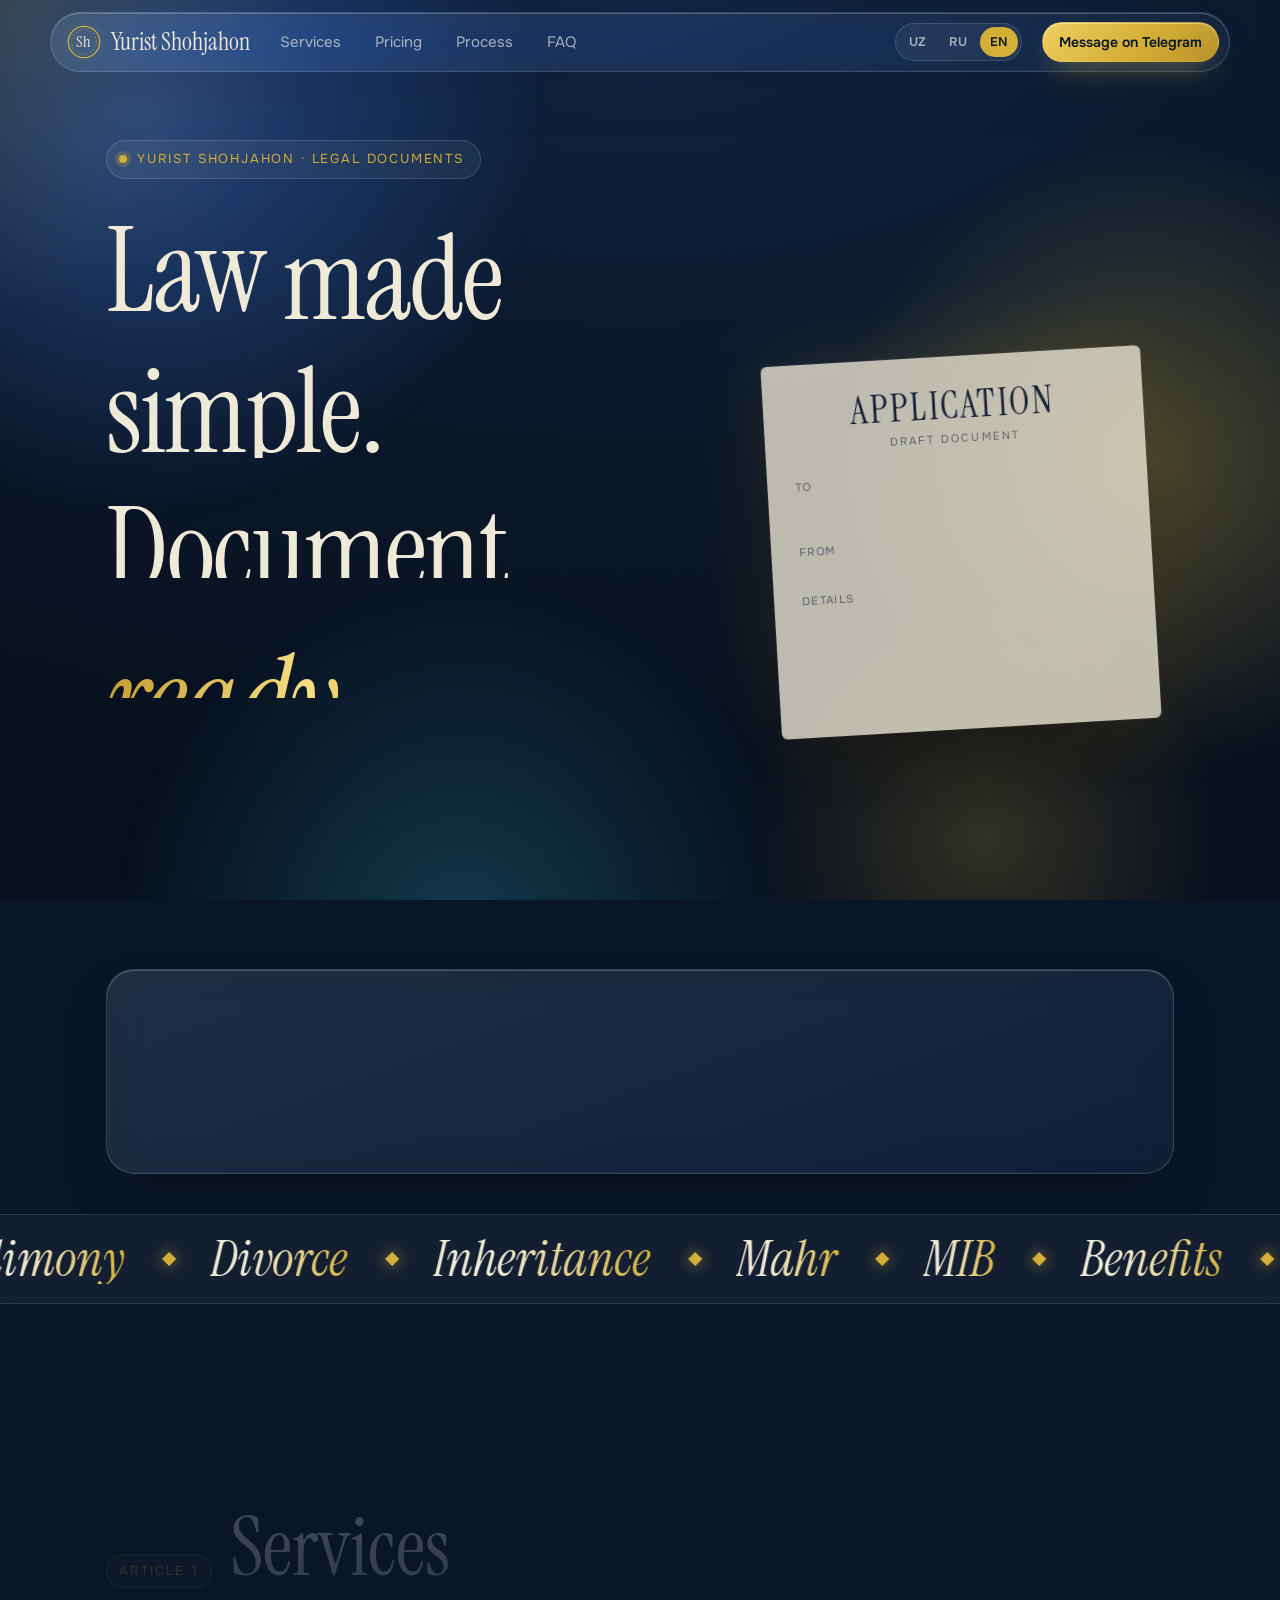
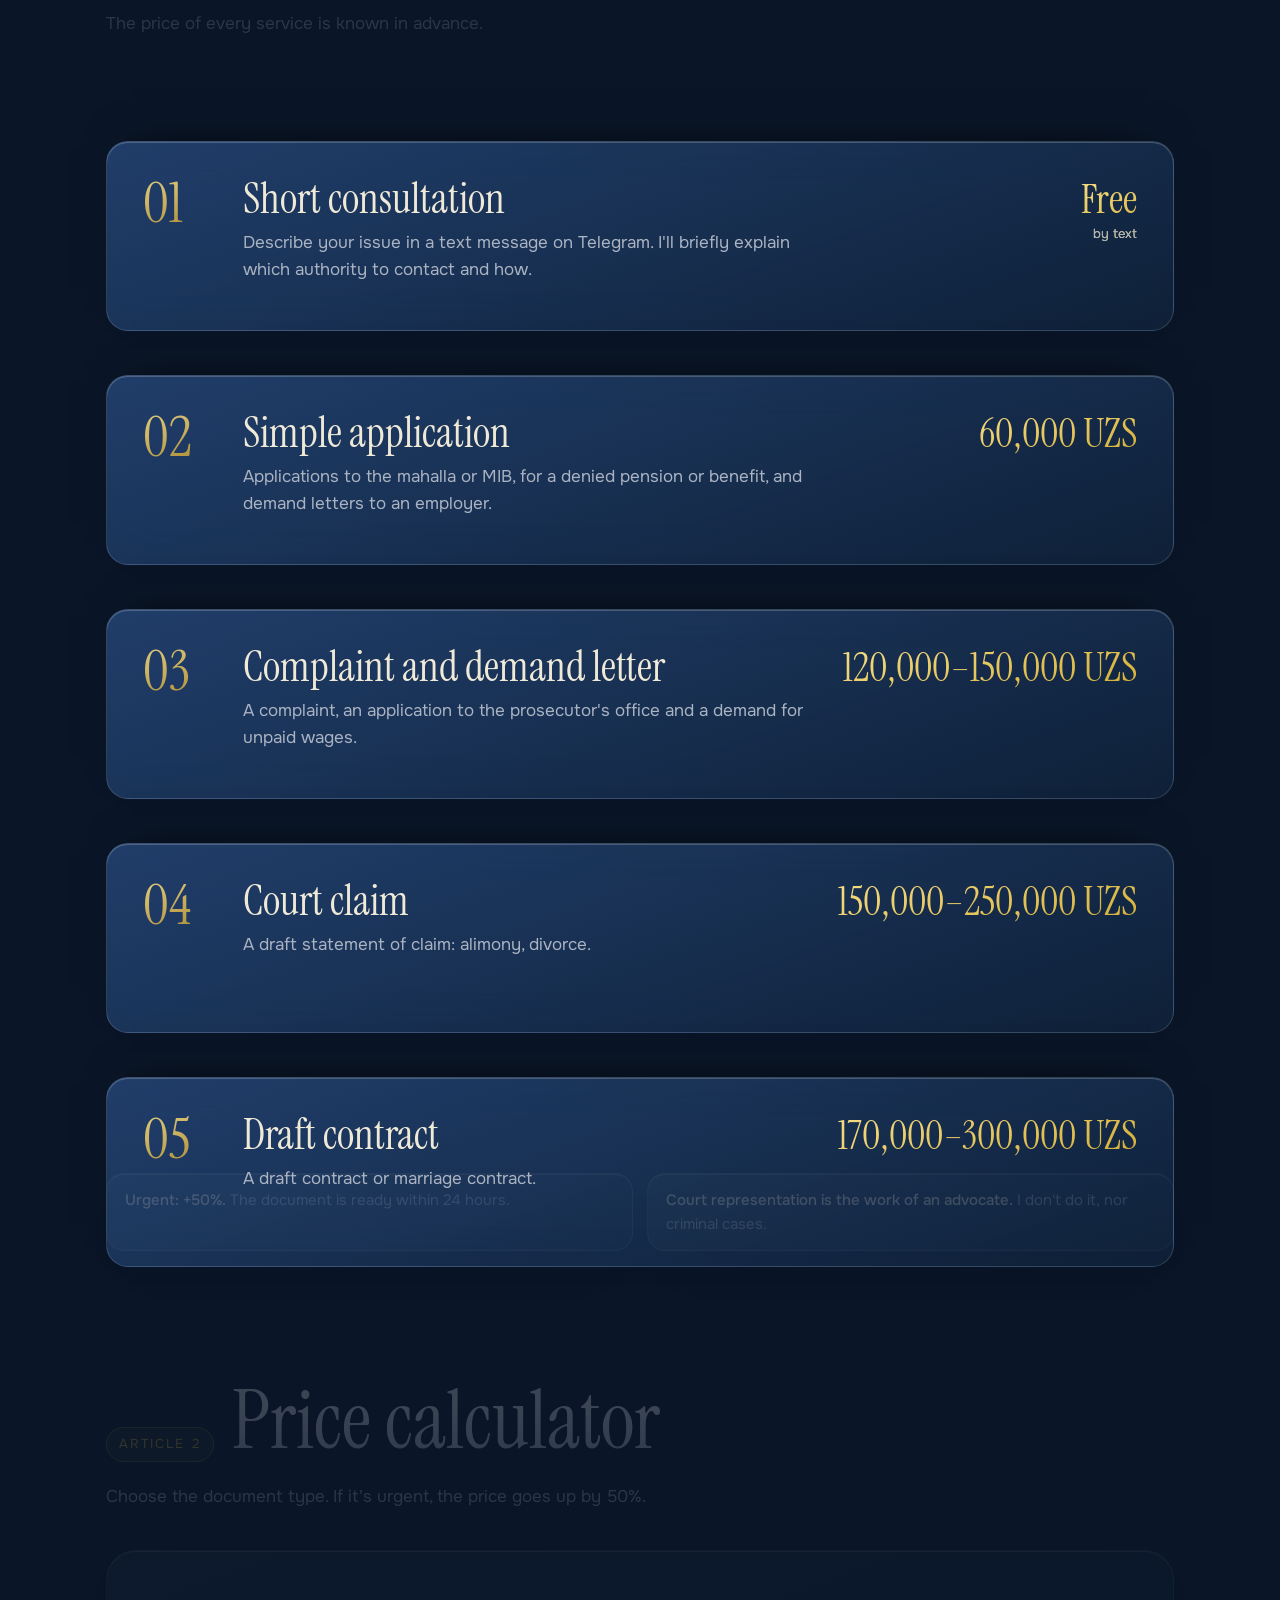
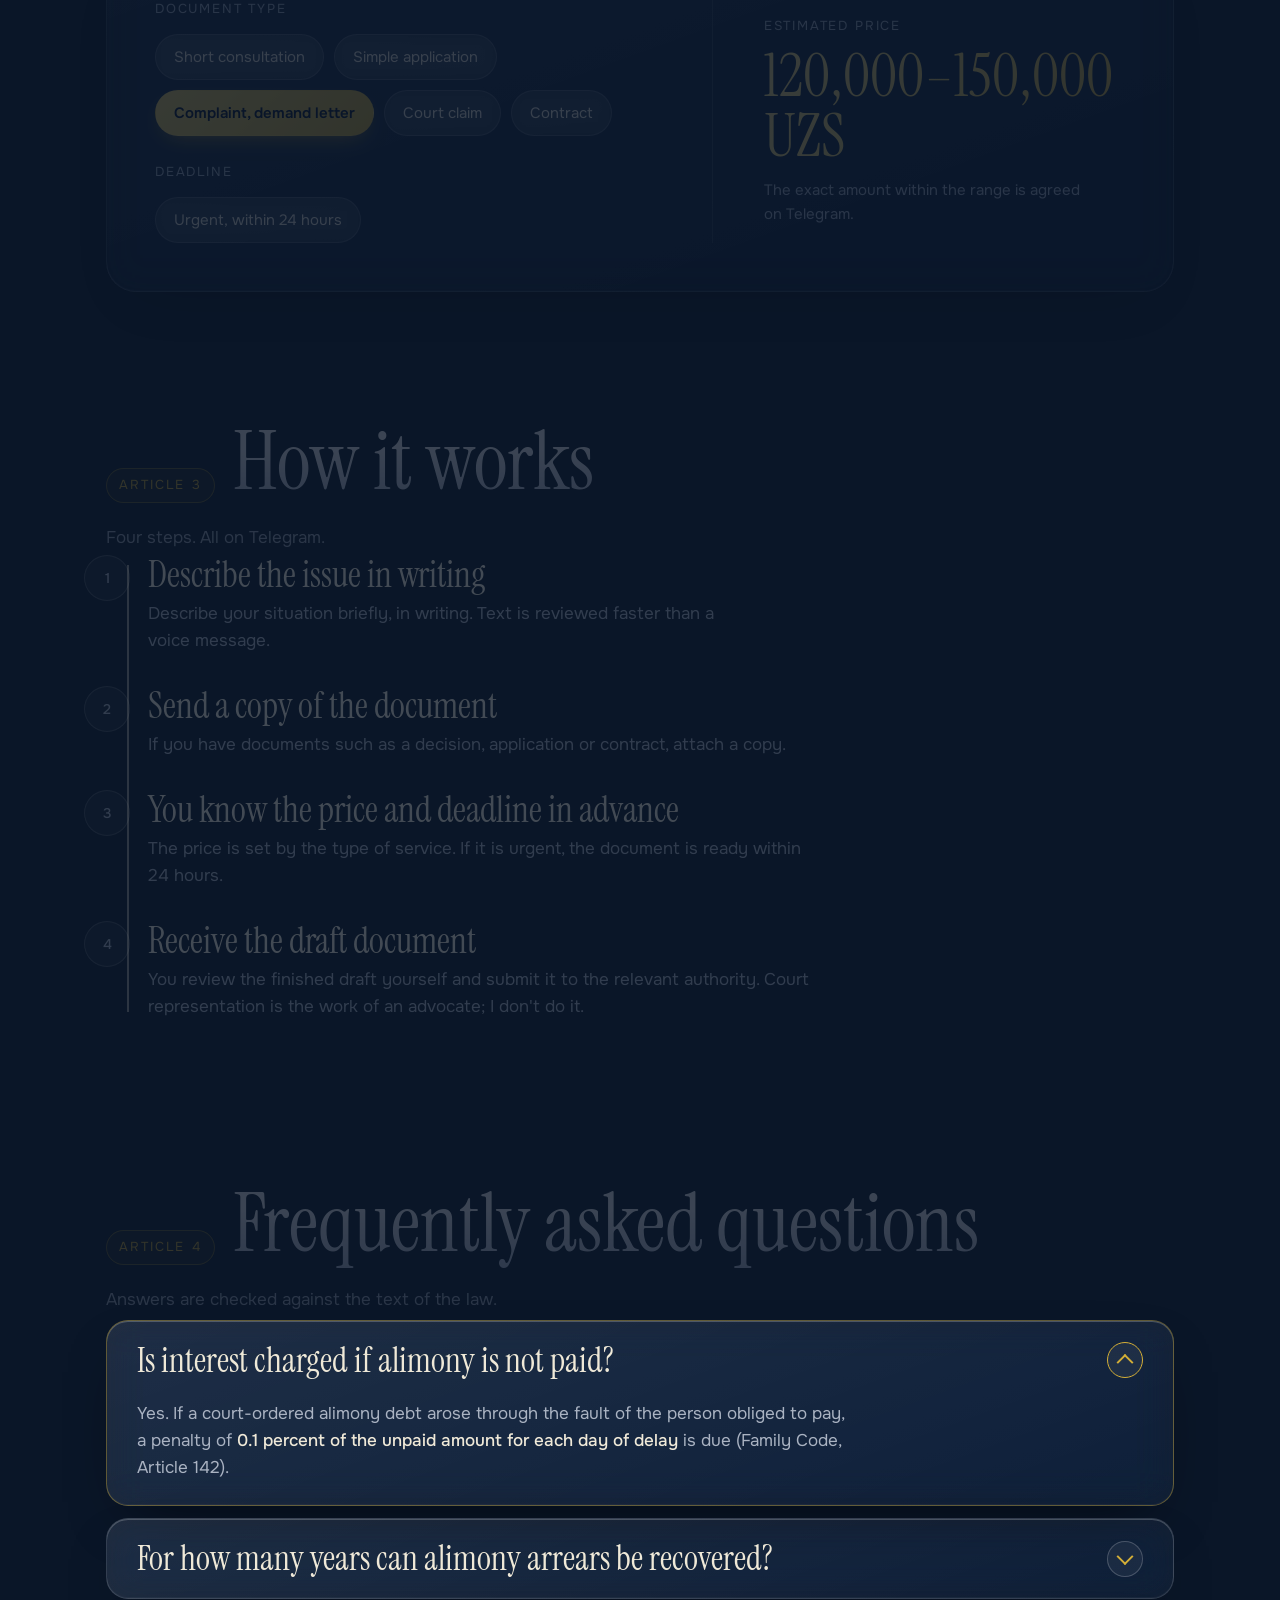
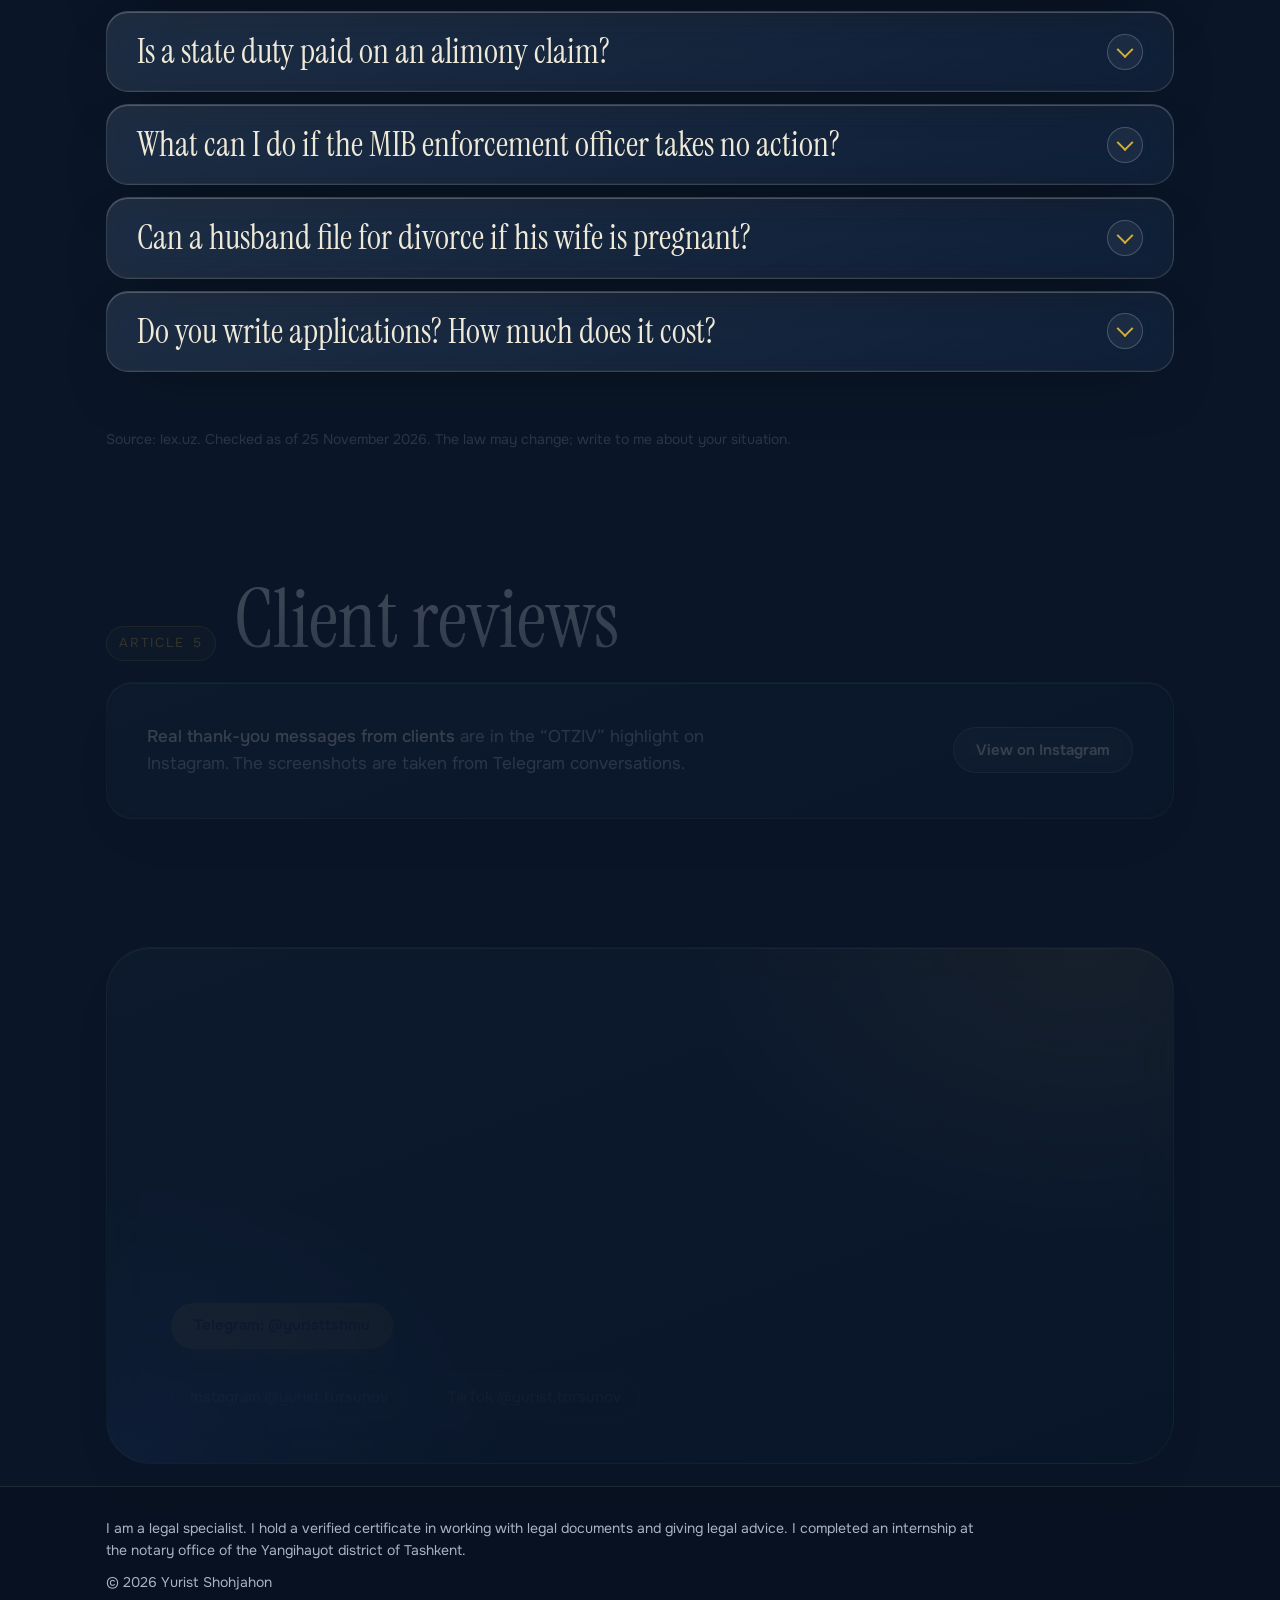
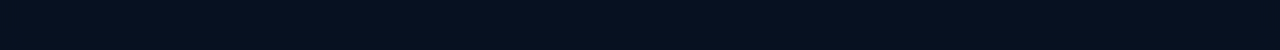
==== en/index.html @ f8715479 "Sayt: o'zbek, rus va ingliz tillari (UZ/RU/EN), kirill shriftlari Co-Authored-By: Claude Sonnet 5.5 " ====
<!DOCTYPE html>
<html lang="en" data-theme="dark">
<head>
<meta charset="utf-8">
<meta http-equiv="Content-Security-Policy" content="default-src 'none'; script-src 'self'; style-src 'self'; img-src 'self' data:; font-src 'self'; connect-src 'none'; media-src 'none'; frame-src 'none'; worker-src 'none'; manifest-src 'none'; object-src 'none'; base-uri 'none'; form-action 'none'">
<meta name="referrer" content="no-referrer">
<meta name="viewport" content="width=device-width, initial-scale=1">
<meta name="color-scheme" content="dark">
<meta name="theme-color" content="#0a1628">
<meta property="og:title" content="Yurist Shohjahon">
<meta property="og:description" content="Drafts of applications, complaints, court claims and contracts. A short text consultation is free.">
<meta property="og:type" content="website">
<meta property="og:locale" content="en_US">
<link rel="canonical" href="https://yuristtursunov.github.io/yurist-shohjahon/en/">
<link rel="alternate" hreflang="uz" href="https://yuristtursunov.github.io/yurist-shohjahon/">
<link rel="alternate" hreflang="ru" href="https://yuristtursunov.github.io/yurist-shohjahon/ru/">
<link rel="alternate" hreflang="en" href="https://yuristtursunov.github.io/yurist-shohjahon/en/">
<link rel="alternate" hreflang="x-default" href="https://yuristtursunov.github.io/yurist-shohjahon/">
<meta name="description" content="Yurist Shohjahon: drafts of applications, complaints, court claims and contracts. A short text consultation is free.">
<title>Yurist Shohjahon</title>
<link rel="stylesheet" href="../assets/style.css">
</head>
<body>
<a class="skip" href="#asosiy">Skip to main content</a>
<div id="progress" aria-hidden="true"></div>
<div class="aurora" aria-hidden="true"><i class="blob b1"></i><i class="blob b2"></i><i class="blob b3"></i><i class="blob b4"></i></div>
<div class="grain" aria-hidden="true"></div>
<div class="ring" id="ring" aria-hidden="true"></div>

<header class="top">
  <div class="wrap">
    <a class="brand" href="#" aria-label="Yurist Shohjahon, home">
      <svg viewBox="0 0 40 40" aria-hidden="true"><circle cx="20" cy="20" r="18.5" fill="none" stroke="#d4af37" stroke-width="1.5"/><circle cx="20" cy="20" r="14.5" fill="none" stroke="#d4af37" stroke-width=".7" stroke-dasharray="2 2.4"/><text x="20" y="26" text-anchor="middle" font-family="Instrument Serif, Georgia, serif" font-size="19" fill="#efe9d8">Sh</text></svg>
      <span translate="no">Yurist Shohjahon</span>
    </a>
    <nav class="menu" aria-label="Sections">
      <a href="#xizmatlar">Services</a>
      <a href="#narx">Pricing</a>
      <a href="#tartib">Process</a>
      <a href="#savollar">FAQ</a>
    </nav>
    <div class="lang" role="group" aria-label="Til / Язык / Language"><a href="../" hreflang="uz" lang="uz" aria-label="O'zbekcha">UZ</a><a href="../ru/" hreflang="ru" lang="ru" aria-label="Русский">RU</a><a href="./" hreflang="en" lang="en" aria-label="English" aria-current="true">EN</a></div>
    <a class="btn gold" href="https://t.me/yuristtshmu" data-mag rel="noopener noreferrer"><span><span class="hide-s">Message on </span>Telegram</span></a>
  </div>
</header>

<main id="asosiy">
<section class="hero" aria-labelledby="h1">
  <div class="glow" id="glow" aria-hidden="true"></div>
  <div class="wrap">
    <div class="hero-grid">
      <div>
        <p class="eyebrow">Yurist Shohjahon · legal documents</p>
        <h1 id="h1"><span class="w"><span>Law</span></span> <span class="w"><span>made</span></span> <span class="w"><span>simple.</span></span> <span class="w"><span>Document</span></span> <span class="w"><span><em>ready.</em></span></span></h1>
        <p class="lead">I'm Shohjahon, a legal specialist. On <b>alimony, divorce, Compulsory Enforcement Bureau (MIB) matters and unpaid wages</b> I prepare drafts of applications, complaints and court claims. A short text consultation is free.</p>
        <div class="cta">
          <a class="btn gold" href="https://t.me/yuristtshmu" data-mag rel="noopener noreferrer">Describe your issue</a>
          <a class="btn ghost" href="#narx" data-mag>Calculate the price</a>
        </div>
      </div>
      <div class="paper-wrap" id="paperWrap">
        <div class="fchip c1" aria-hidden="true"><i></i>Short consultation – free</div>
        <div class="fchip c2" aria-hidden="true"><i></i>Urgent – 24 hours</div>
        <div class="paper" id="paper" role="img" aria-label="Sample application: title, fields and a “Draft ready” stamp">
          <div class="doc-t">APPLICATION</div>
          <div class="doc-s">draft document</div>
          <div class="row">To</div><span class="ln a"></span><span class="ln e"></span>
          <div class="row">From</div><span class="ln b"></span>
          <div class="row">Details</div><span class="ln a"></span><span class="ln d"></span><span class="ln c"></span><span class="ln b"></span><span class="ln e"></span>
          <div class="stamp">Draft<br>ready<small>Yurist Shohjahon</small></div>
        </div>
      </div>
    </div>

    <div class="stats">
      <div class="stat"><strong class="num" data-count="1000" data-suffix="+">1,000+</strong><span>Instagram followers</span></div>
      <div class="stat"><strong>Free</strong><span>short consultation, by text</span></div>
      <div class="stat"><strong class="num" data-count="24" data-suffix=" hours">24 hours</strong><span>urgent document (+<span data-urgent-pct>50</span>%)</span></div>
    </div>
  </div>

  <div class="marquee" aria-hidden="true">
    <div class="marquee-track" id="mtrack">
      <div class="mgroup"><span>Alimony</span><i></i><span>Divorce</span><i></i><span>Inheritance</span><i></i><span>Mahr</span><i></i><span>MIB</span><i></i><span>Benefits</span><i></i><span>Wages</span><i></i><span>Contracts</span><i></i></div>
      <div class="mgroup"><span>Alimony</span><i></i><span>Divorce</span><i></i><span>Inheritance</span><i></i><span>Mahr</span><i></i><span>MIB</span><i></i><span>Benefits</span><i></i><span>Wages</span><i></i><span>Contracts</span><i></i></div>
    </div>
  </div>
</section>

<section class="art" id="xizmatlar" aria-labelledby="h-x">
  <div class="wrap">
    <div class="art-h"><span class="mod">Article 1</span><h2 id="h-x">Services</h2></div>
    <p class="art-p">The price of every service is known in advance.</p>
    <div class="stack" id="stack">
      <article class="svc"><div class="n">01</div><div><h3>Short consultation</h3><p>Describe your issue in a text message on Telegram. I'll briefly explain which authority to contact and how.</p></div><div class="pr"><span data-price="maslahat">Free</span><small>by text</small></div></article>
      <article class="svc"><div class="n">02</div><div><h3>Simple application</h3><p>Applications to the mahalla or MIB, for a denied pension or benefit, and demand letters to an employer.</p></div><div class="pr"><span data-price="oddiy">60,000 UZS</span></div></article>
      <article class="svc"><div class="n">03</div><div><h3>Complaint and demand letter</h3><p>A complaint, an application to the prosecutor's office and a demand for unpaid wages.</p></div><div class="pr"><span data-price="shikoyat">120,000–150,000 UZS</span></div></article>
      <article class="svc"><div class="n">04</div><div><h3>Court claim</h3><p>A draft statement of claim: alimony, divorce.</p></div><div class="pr"><span data-price="davo">150,000–250,000 UZS</span></div></article>
      <article class="svc"><div class="n">05</div><div><h3>Draft contract</h3><p>A draft contract or marriage contract.</p></div><div class="pr"><span data-price="shartnoma">170,000–300,000 UZS</span></div></article>
    </div>
    <div class="rule-note">
      <p class="chip-note"><b>Urgent: +<span data-urgent-pct>50</span>%.</b> The document is ready within 24 hours.</p>
      <p class="chip-note"><b>Court representation is the work of an advocate.</b> I don't do it, nor criminal cases.</p>
    </div>
  </div>
</section>

<section class="art" id="narx" aria-labelledby="h-n">
  <div class="wrap">
    <div class="art-h"><span class="mod">Article 2</span><h2 id="h-n">Price calculator</h2></div>
    <p class="art-p">Choose the document type. If it's urgent, the price goes up by 50%.</p>
    <div class="calc">
      <div>
        <fieldset>
          <legend>Document type</legend>
          <div class="opts" id="opts">
            <div class="opt"><input type="radio" name="tur" id="t-maslahat" value="maslahat"><label for="t-maslahat">Short consultation</label></div>
            <div class="opt"><input type="radio" name="tur" id="t-oddiy" value="oddiy"><label for="t-oddiy">Simple application</label></div>
            <div class="opt"><input type="radio" name="tur" id="t-shikoyat" value="shikoyat" checked><label for="t-shikoyat">Complaint, demand letter</label></div>
            <div class="opt"><input type="radio" name="tur" id="t-davo" value="davo"><label for="t-davo">Court claim</label></div>
            <div class="opt"><input type="radio" name="tur" id="t-shartnoma" value="shartnoma"><label for="t-shartnoma">Contract</label></div>
          </div>
        </fieldset>
        <fieldset class="urgent">
          <legend>Deadline</legend>
          <div class="opts"><div class="opt"><input type="checkbox" id="urgent"><label for="urgent">Urgent, within 24 hours</label></div></div>
        </fieldset>
      </div>
      <div class="out">
        <span class="lab">Estimated price</span>
        <div class="big" id="big" aria-hidden="true">120,000–150,000 UZS</div>
        <p class="sr" id="live" role="status" aria-live="polite"></p>
        <p id="outnote">The exact amount within the range is agreed on Telegram.</p>
      </div>
    </div>
  </div>
</section>

<section class="art" id="tartib" aria-labelledby="h-t">
  <div class="wrap">
    <div class="art-h"><span class="mod">Article 3</span><h2 id="h-t">How it works</h2></div>
    <p class="art-p">Four steps. All on Telegram.</p>
    <div class="steps-wrap" id="steps">
      <div class="track" aria-hidden="true"></div><div class="fill" id="fill" aria-hidden="true"></div>
      <ol class="steps">
      <li data-n="1"><h3>Describe the issue in writing</h3><p>Describe your situation briefly, in writing. Text is reviewed faster than a voice message.</p></li>
      <li data-n="2"><h3>Send a copy of the document</h3><p>If you have documents such as a decision, application or contract, attach a copy.</p></li>
      <li data-n="3"><h3>You know the price and deadline in advance</h3><p>The price is set by the type of service. If it is urgent, the document is ready within 24 hours.</p></li>
      <li data-n="4"><h3>Receive the draft document</h3><p>You review the finished draft yourself and submit it to the relevant authority. Court representation is the work of an advocate; I don't do it.</p></li>
      </ol>
    </div>
  </div>
</section>

<section class="art" id="savollar" aria-labelledby="h-s">
  <div class="wrap">
    <div class="art-h"><span class="mod">Article 4</span><h2 id="h-s">Frequently asked questions</h2></div>
    <p class="art-p">Answers are checked against the text of the law.</p>
    <div class="faq" id="faq">
      <div class="q" data-open="false"><h3><button type="button" aria-expanded="false" aria-controls="a1" id="b1"><span>Is interest charged if alimony is not paid?</span><span class="pm" aria-hidden="true"></span></button></h3><div class="ans" id="a1" role="region" aria-labelledby="b1"><div><p>Yes. If a court-ordered alimony debt arose through the fault of the person obliged to pay, a penalty of <b>0.1 percent of the unpaid amount for each day of delay</b> is due (Family Code, Article 142).</p></div></div></div>
      <div class="q" data-open="false"><h3><button type="button" aria-expanded="false" aria-controls="a2" id="b2"><span>For how many years can alimony arrears be recovered?</span><span class="pm" aria-hidden="true"></span></button></h3><div class="ans" id="a2" role="region" aria-labelledby="b2"><div><p>For the period before the writ of execution or notarial agreement was presented, <b>but not more than three years</b>. If the debt was not collected through the fault of the payer, it is recovered for the entire past period (Family Code, Article 139).</p></div></div></div>
      <div class="q" data-open="false"><h3><button type="button" aria-expanded="false" aria-controls="a3" id="b3"><span>Is a state duty paid on an alimony claim?</span><span class="pm" aria-hidden="true"></span></button></h3><div class="ans" id="a3" role="region" aria-labelledby="b3"><div><p>No. Claimants in alimony recovery claims are <b>exempt from the state duty</b> (Law “On State Duty”, Article 8).</p></div></div></div>
      <div class="q" data-open="false"><h3><button type="button" aria-expanded="false" aria-controls="a4" id="b4"><span>What can I do if the MIB enforcement officer takes no action?</span><span class="pm" aria-hidden="true"></span></button></h3><div class="ans" id="a4" role="region" aria-labelledby="b4"><div><p>A complaint against the officer's decision, action or inaction is filed <b>within 10 days</b> with the administrative court or a superior body. The period runs from the day the decision was notified, or from the moment the violation of the right became known (Law “On the Enforcement of Judicial Acts and Acts of Other Bodies”, Article 86-1).</p></div></div></div>
      <div class="q" data-open="false"><h3><button type="button" aria-expanded="false" aria-controls="a5" id="b5"><span>Can a husband file for divorce if his wife is pregnant?</span><span class="pm" aria-hidden="true"></span></button></h3><div class="ans" id="a5" role="region" aria-labelledby="b5"><div><p>Not without the wife's consent. This restriction lasts <b>during the pregnancy and for one year after the child is born</b> (Family Code, Article 39). The court may also postpone the case and allow up to six months for reconciliation (Article 40).</p></div></div></div>
      <div class="q" data-open="false"><h3><button type="button" aria-expanded="false" aria-controls="a6" id="b6"><span>Do you write applications? How much does it cost?</span><span class="pm" aria-hidden="true"></span></button></h3><div class="ans" id="a6" role="region" aria-labelledby="b6"><div><p>Yes, I prepare draft documents. Prices are in the calculator above, and a <b>short consultation is free</b>. Court representation is the work of an advocate; I don't do it.</p></div></div></div>
    </div>
    <p class="src">Source: lex.uz. Checked as of 25 November 2026. The law may change; write to me about your situation.</p>
  </div>
</section>

<section class="art" aria-labelledby="h-r">
  <div class="wrap">
    <div class="art-h"><span class="mod">Article 5</span><h2 id="h-r">Client reviews</h2></div>
    <div class="rev">
      <p><b>Real thank-you messages from clients</b> are in the “OTZIV” highlight on Instagram. The screenshots are taken from Telegram conversations.</p>
      <a class="btn ghost" href="https://www.instagram.com/yurist.tursunov/" data-mag rel="noopener noreferrer">View on Instagram</a>
    </div>
  </div>
</section>

<section class="contact" id="aloqa" aria-labelledby="h-c">
  <div class="wrap"><div class="cbox">
    <h2 id="h-c"><span class="w"><span>Describe</span></span> <span class="w"><span>your</span></span> <span class="w"><span>issue</span></span> <span class="w"><span>in</span></span> <span class="w"><span><em>writing.</em></span></span></h2>
    <div class="cta">
      <a class="btn gold" href="https://t.me/yuristtshmu" data-mag rel="noopener noreferrer">Telegram: @yuristtshmu</a>
    </div>
    <div class="socials">
      <a href="https://www.instagram.com/yurist.tursunov/" rel="noopener noreferrer">Instagram @yurist.tursunov</a>
      <a href="https://www.tiktok.com/@yurist.tursunov" rel="noopener noreferrer">TikTok @yurist.tursunov</a>
    </div>
  </div></div>
</section>
</main>

<footer>
  <div class="wrap">
    <p>I am a legal specialist. I hold a verified certificate in working with legal documents and giving legal advice. I completed an internship at the notary office of the Yangihayot district of Tashkent.</p>
    <p>© 2026 <span translate="no">Yurist Shohjahon</span></p>
  </div>
</footer>

<script src="../assets/gsap.min.js"></script>
<script src="../assets/ScrollTrigger.min.js"></script>
<script src="../assets/app.js"></script>
</body>
</html>
---- assets/style.css ----
@font-face{font-family:'Instrument Serif';font-style:normal;font-weight:400;font-display:swap;src:url(fonts/instrument-serif-latin-400-normal.woff2) format('woff2');unicode-range:U+0000-00FF,U+0131,U+0152-0153,U+02BB-02BC,U+02C6,U+02DA,U+02DC,U+0304,U+0308,U+0329,U+2000-206F,U+20AC,U+2122,U+2191,U+2193,U+2212,U+2215,U+FEFF,U+FFFD}
@font-face{font-family:'Instrument Serif';font-style:italic;font-weight:400;font-display:swap;src:url(fonts/instrument-serif-latin-400-italic.woff2) format('woff2');unicode-range:U+0000-00FF,U+0131,U+0152-0153,U+02BB-02BC,U+02C6,U+02DA,U+02DC,U+0304,U+0308,U+0329,U+2000-206F,U+20AC,U+2122,U+2191,U+2193,U+2212,U+2215,U+FEFF,U+FFFD}
@font-face{font-family:'Instrument Serif';font-style:normal;font-weight:400;font-display:swap;src:url(fonts/cormorant-cyrillic-500-normal.woff2) format('woff2');unicode-range:U+0301,U+0400-045F,U+0490-0491,U+04B0-04B1,U+2116;size-adjust:112%}
@font-face{font-family:'Instrument Serif';font-style:italic;font-weight:400;font-display:swap;src:url(fonts/cormorant-cyrillic-400-italic.woff2) format('woff2');unicode-range:U+0301,U+0400-045F,U+0490-0491,U+04B0-04B1,U+2116;size-adjust:112%}
@font-face{font-family:'Onest';font-style:normal;font-weight:400;font-display:swap;src:url(fonts/onest-latin-400-normal.woff2) format('woff2');unicode-range:U+0000-00FF,U+0131,U+0152-0153,U+02BB-02BC,U+02C6,U+02DA,U+02DC,U+0304,U+0308,U+0329,U+2000-206F,U+20AC,U+2122,U+2191,U+2193,U+2212,U+2215,U+FEFF,U+FFFD}
@font-face{font-family:'Onest';font-style:normal;font-weight:500;font-display:swap;src:url(fonts/onest-latin-500-normal.woff2) format('woff2');unicode-range:U+0000-00FF,U+0131,U+0152-0153,U+02BB-02BC,U+02C6,U+02DA,U+02DC,U+0304,U+0308,U+0329,U+2000-206F,U+20AC,U+2122,U+2191,U+2193,U+2212,U+2215,U+FEFF,U+FFFD}
@font-face{font-family:'Onest';font-style:normal;font-weight:600;font-display:swap;src:url(fonts/onest-latin-600-normal.woff2) format('woff2');unicode-range:U+0000-00FF,U+0131,U+0152-0153,U+02BB-02BC,U+02C6,U+02DA,U+02DC,U+0304,U+0308,U+0329,U+2000-206F,U+20AC,U+2122,U+2191,U+2193,U+2212,U+2215,U+FEFF,U+FFFD}
@font-face{font-family:'Onest';font-style:normal;font-weight:400;font-display:swap;src:url(fonts/onest-cyrillic-400-normal.woff2) format('woff2');unicode-range:U+0301,U+0400-045F,U+0490-0491,U+04B0-04B1,U+2116}
@font-face{font-family:'Onest';font-style:normal;font-weight:500;font-display:swap;src:url(fonts/onest-cyrillic-500-normal.woff2) format('woff2');unicode-range:U+0301,U+0400-045F,U+0490-0491,U+04B0-04B1,U+2116}
@font-face{font-family:'Onest';font-style:normal;font-weight:600;font-display:swap;src:url(fonts/onest-cyrillic-600-normal.woff2) format('woff2');unicode-range:U+0301,U+0400-045F,U+0490-0491,U+04B0-04B1,U+2116}

/* Reja: sahifa huquqiy hujjat kabi moddalarga bo'lingan (1–5-modda). Bitta jasur joy: sarlavha va yopishuvchi xizmat kartalari. Qolgan hamma narsa sokin. */
/* 2-versiya: zamonaviy shisha (glass) dizayn. Mazmun, narxlar va logika o'zgarmagan. */
:root{
  --ink:#0a1628; --ink-2:#102239; --ink-3:#173152;
  --paper:#efe9d8; --muted:#aab3c2; --gold:#d4af37; --gold-deep:#a8872a;
  --line:rgba(239,233,216,.15);
  --display:'Instrument Serif',Georgia,'Times New Roman',serif;
  --body:'Onest',system-ui,-apple-system,'Segoe UI',Roboto,sans-serif;
  --gut:clamp(16px,4.5vw,56px); --max:1180px; --head:84px; --blur:18px;
  color-scheme:dark;
}
*{box-sizing:border-box;margin:0;padding:0}
html{scroll-behavior:smooth;scroll-padding-top:calc(var(--head) + 12px);-webkit-text-size-adjust:100%}
body{background:var(--ink);color:var(--paper);font-family:var(--body);font-size:17px;line-height:1.6;overflow-x:clip;touch-action:manipulation;-webkit-tap-highlight-color:rgba(212,175,55,.25)}
h1,h2,h3{font-family:var(--display);font-weight:400;line-height:1.02;text-wrap:balance}
p{text-wrap:pretty}
a{color:inherit}
:focus-visible{outline:2px solid var(--gold);outline-offset:3px;border-radius:4px}
.wrap{max-width:var(--max);margin:0 auto;padding:0 var(--gut)}
.sr{position:absolute;width:1px;height:1px;overflow:hidden;clip:rect(0 0 0 0);white-space:nowrap}
.skip{position:absolute;left:12px;top:-60px;background:var(--gold);color:var(--ink);padding:10px 14px;border-radius:8px;font-weight:600;z-index:100;text-decoration:none}
.skip:focus{top:12px}
.num{font-variant-numeric:tabular-nums}

/* progress */
#progress{position:fixed;left:0;top:0;height:3px;width:100%;background:var(--gold);transform:scaleX(0);transform-origin:0 50%;z-index:70}

/* header */
header.top{position:fixed;inset:0 0 auto 0;height:var(--head);z-index:60;background:rgba(10,22,40,.82);-webkit-backdrop-filter:blur(10px);backdrop-filter:blur(10px);border-bottom:1px solid var(--line)}
.top .wrap{height:100%;display:flex;align-items:center;justify-content:space-between;gap:16px}
.brand{display:flex;align-items:center;gap:10px;text-decoration:none;font-family:var(--display);font-size:24px;white-space:nowrap}
.brand svg{width:34px;height:34px;flex:none}
nav.menu{display:flex;gap:26px;font-size:15px}
nav.menu a{text-decoration:none;color:var(--muted);padding:6px 0;transition:color .2s}
nav.menu a:hover{color:var(--paper)}
.btn{display:inline-flex;align-items:center;justify-content:center;gap:8px;min-height:46px;padding:0 22px;border-radius:999px;font:600 15px/1 var(--body);text-decoration:none;border:1px solid var(--gold);cursor:pointer;transition:background-color .2s,color .2s,border-color .2s}
.btn.gold{background:var(--gold);color:var(--ink)}
.btn.gold:hover{background:#e3c150}
.btn.ghost{background:transparent;color:var(--paper);border-color:var(--line)}
.btn.ghost:hover{border-color:var(--gold);color:var(--gold)}
.top .btn{min-height:40px;padding:0 16px;font-size:14px;white-space:nowrap}
@media (max-width:480px){.hide-s{display:none}}
@media (max-width:820px){nav.menu{display:none}}

/* hero */
.hero{position:relative;padding:calc(var(--head) + 56px) 0 40px;overflow:clip}
.glow{position:absolute;left:0;top:0;width:640px;height:640px;margin:-320px 0 0 -320px;border-radius:50%;background:radial-gradient(closest-side,rgba(212,175,55,.16),transparent);pointer-events:none;opacity:0}
.hero-grid{display:grid;grid-template-columns:1.15fr .85fr;gap:clamp(24px,5vw,72px);align-items:center;position:relative}
.eyebrow{font-size:13px;letter-spacing:.14em;text-transform:uppercase;color:var(--gold);margin-bottom:22px}
.hero h1{font-size:clamp(56px,9.2vw,132px);letter-spacing:-.015em}
.w{display:inline-block;overflow:clip;vertical-align:top;padding:0 .06em .14em 0;margin:0 -.06em -.14em 0}
.w>span{display:inline-block}
.hero h1 em{font-style:italic;color:var(--gold)}
.lead{max-width:34em;margin-top:26px;font-size:clamp(17px,1.6vw,20px);color:var(--muted)}
.lead b{color:var(--paper);font-weight:500}
.cta{display:flex;flex-wrap:wrap;gap:12px;margin-top:32px}

.paper-wrap{perspective:1100px;justify-self:center;width:min(100%,380px)}
.paper{position:relative;background:#f1ebd9;color:#14203a;border-radius:6px;padding:30px 28px 34px;box-shadow:0 30px 60px -20px rgba(0,0,0,.6),0 0 0 1px rgba(255,255,255,.05);transform:rotate(-2deg);transform-style:preserve-3d}
.paper .doc-t{font-family:var(--display);font-size:38px;letter-spacing:.06em;text-align:center;line-height:1}
.paper .doc-s{text-align:center;font-size:11px;letter-spacing:.2em;text-transform:uppercase;color:#14203a99;margin:6px 0 22px}
.paper .row{font-size:11px;letter-spacing:.12em;text-transform:uppercase;color:#14203a99;margin:14px 0 6px}
.ln{display:block;height:8px;border-radius:4px;background:#14203a24;margin:9px 0}
.ln.a{width:100%}.ln.b{width:92%}.ln.c{width:78%}.ln.d{width:96%}.ln.e{width:54%}
.stamp{position:absolute;right:-14px;bottom:26px;border:3px solid var(--ink);color:var(--ink);border-radius:8px;padding:8px 14px;font:600 13px/1.1 var(--body);letter-spacing:.14em;text-transform:uppercase;transform:rotate(-12deg);background:rgba(241,235,217,.92);text-align:center}
.stamp small{display:block;font-weight:500;letter-spacing:.1em;font-size:10px;margin-top:3px}
@media (max-width:860px){.hero-grid{grid-template-columns:1fr}.paper-wrap{justify-self:start;margin-top:12px}}

.stats{display:grid;grid-template-columns:repeat(3,1fr);gap:0;margin-top:56px;border-top:1px solid var(--line)}
.stat{padding:22px 18px 6px 0}
.stat+.stat{padding-left:clamp(14px,3vw,36px);border-left:1px solid var(--line)}
.stat strong{display:block;font-family:var(--display);font-weight:400;font-size:clamp(34px,5.4vw,64px);line-height:1;color:var(--paper)}
.stat span{display:block;margin-top:8px;font-size:14px;color:var(--muted)}
@media (max-width:560px){.stats{grid-template-columns:1fr}.stat+.stat{border-left:0;border-top:1px solid var(--line);padding-left:0}.stat{padding:16px 0}}

/* marquee */
.marquee{border-block:1px solid var(--line);overflow:clip;padding:18px 0;margin-top:40px;background:var(--ink-2)}
.marquee-track{display:flex;width:max-content;will-change:transform}
.mgroup{display:flex;flex:none;align-items:center;gap:36px;padding-right:36px;font-family:var(--display);font-style:italic;font-size:clamp(30px,4vw,52px);line-height:1;white-space:nowrap}
.mgroup i{display:block;width:10px;height:10px;background:var(--gold);transform:rotate(45deg);flex:none}
@media (prefers-reduced-motion:reduce){.marquee{overflow-x:auto}html{scroll-behavior:auto}}

/* sections */
section.art{padding:clamp(72px,10vw,132px) 0 0}
.art-h{display:flex;align-items:baseline;gap:18px;flex-wrap:wrap;margin-bottom:14px}
.mod{font-size:13px;letter-spacing:.16em;text-transform:uppercase;color:var(--gold);border:1px solid rgba(212,175,55,.45);padding:6px 12px;border-radius:999px;white-space:nowrap}
.art h2{font-size:clamp(44px,6.4vw,88px)}
.art-p{max-width:38em;color:var(--muted);margin:10px 0 40px}

/* stacked service cards */
.stack{display:grid;gap:28px}
.svc{min-height:190px;position:sticky;top:calc(var(--head) + 14px + var(--i)*16px);display:grid;grid-template-columns:72px 1fr auto;gap:8px 28px;align-items:start;padding:clamp(22px,3vw,36px);background:linear-gradient(160deg,var(--ink-3),var(--ink-2));border:1px solid var(--line);border-radius:22px;box-shadow:0 -18px 40px -24px rgba(0,0,0,.7);transform-origin:50% 0}
.svc .n{font-family:var(--display);font-size:56px;line-height:.9;color:var(--gold);opacity:.9}
.svc h3{font-size:clamp(28px,3.4vw,42px);margin-bottom:8px}
.svc p{color:var(--muted);max-width:34em}
.svc .pr{text-align:right;font-family:var(--display);font-size:clamp(28px,3.2vw,40px);line-height:1.05;color:var(--gold);white-space:nowrap}
.svc .pr small{display:block;font:400 13px/1.3 var(--body);color:var(--muted);margin-top:6px;white-space:normal}
@media (max-width:700px){.svc{grid-template-columns:1fr;gap:6px;min-height:272px;align-content:start}.svc .pr{text-align:left;margin-top:10px}.svc .n{font-size:40px}}
.rule-note{margin-top:34px;display:flex;gap:14px;flex-wrap:wrap}
.chip-note{border:1px dashed rgba(239,233,216,.3);border-radius:14px;padding:14px 18px;font-size:15px;color:var(--muted);flex:1 1 280px}
.chip-note b{color:var(--paper);font-weight:500}

/* calculator */
.calc{display:grid;grid-template-columns:1.1fr .9fr;gap:clamp(20px,4vw,56px);background:var(--ink-2);border:1px solid var(--line);border-radius:26px;padding:clamp(22px,4vw,48px)}
@media (max-width:820px){.calc{grid-template-columns:1fr}}
fieldset{border:0;min-width:0}
legend{font-size:13px;letter-spacing:.14em;text-transform:uppercase;color:var(--muted);margin-bottom:14px}
.opts{display:flex;flex-wrap:wrap;gap:10px}
.opt input{position:absolute;opacity:0;width:1px;height:1px}
.opt label{display:inline-flex;align-items:center;min-height:46px;padding:0 18px;border:1px solid var(--line);border-radius:999px;cursor:pointer;font-size:15px;transition:background-color .2s,border-color .2s,color .2s}
.opt label:hover{border-color:var(--gold)}
.opt input:checked+label{background:var(--gold);border-color:var(--gold);color:var(--ink);font-weight:600}
.opt input:focus-visible+label{outline:2px solid var(--gold);outline-offset:3px}
.opt input:disabled+label{opacity:.4;cursor:not-allowed}
.urgent{margin-top:26px}
.out{display:flex;flex-direction:column;justify-content:center;border-left:1px solid var(--line);padding-left:clamp(20px,4vw,56px)}
@media (max-width:820px){.out{border-left:0;border-top:1px solid var(--line);padding:26px 0 0}}
.out .lab{font-size:13px;letter-spacing:.14em;text-transform:uppercase;color:var(--muted)}
.out .big{font-family:var(--display);font-size:clamp(36px,4.6vw,60px);line-height:1.02;color:var(--gold);margin:10px 0 12px;font-variant-numeric:tabular-nums;min-height:1.05em}
.out p{font-size:15px;color:var(--muted)}

/* steps */
.steps-wrap{position:relative;margin-top:8px}
.steps{list-style:none;padding-left:64px;display:grid;gap:34px}
.steps-wrap .track,.steps-wrap .fill{position:absolute;left:21px;top:8px;bottom:8px;width:2px;background:var(--line)}
.steps-wrap .fill{background:var(--gold);transform-origin:50% 0}
.steps li{position:relative;max-width:40em}
.steps li::before{content:attr(data-n);position:absolute;left:-64px;top:-2px;width:44px;height:44px;border-radius:50%;background:var(--ink);border:1px solid var(--line);display:grid;place-items:center;font:500 14px var(--body);color:var(--muted);transition:background-color .3s,color .3s,border-color .3s}
.steps li.on::before{background:var(--gold);border-color:var(--gold);color:var(--ink)}
.steps h3{font-size:clamp(26px,3vw,36px);margin-bottom:6px}
.steps p{color:var(--muted)}

/* faq */
.faq{border-top:1px solid var(--line)}
.q{border-bottom:1px solid var(--line)}
.q button{all:unset;box-sizing:border-box;display:flex;width:100%;justify-content:space-between;align-items:center;gap:20px;padding:22px 0;cursor:pointer;font-family:var(--display);font-size:clamp(24px,2.8vw,34px);line-height:1.15}
.q button:focus-visible{outline:2px solid var(--gold);outline-offset:4px}
.q .pm{flex:none;width:36px;height:36px;border:1px solid var(--line);border-radius:50%;position:relative;transition:transform .35s ease,border-color .25s}
.q .pm::before{content:"";position:absolute;left:50%;top:50%;width:10px;height:10px;border-right:2px solid var(--gold);border-bottom:2px solid var(--gold);transform:translate(-50%,-70%) rotate(45deg)}
.q[data-open="true"] .pm{transform:rotate(180deg);border-color:var(--gold)}
.ans{display:grid;grid-template-rows:0fr;transition:grid-template-rows .35s ease}
.q[data-open="true"] .ans{grid-template-rows:1fr}
.ans>div{overflow:hidden;min-height:0}
.ans p{color:var(--muted);max-width:42em;padding:0 0 24px}
.ans p b{color:var(--paper);font-weight:500}
.src{font-size:14px;color:var(--muted);margin-top:22px}
@media (prefers-reduced-motion:reduce){.ans,.q .pm{transition:none}}

/* reviews */
.rev{display:flex;gap:22px;flex-wrap:wrap;align-items:center;justify-content:space-between;border:1px solid var(--line);border-radius:22px;padding:clamp(22px,3.4vw,40px);background:linear-gradient(120deg,var(--ink-2),var(--ink))}
.rev p{max-width:34em;color:var(--muted)}
.rev p b{color:var(--paper);font-weight:500}

/* contact */
.contact{padding:clamp(80px,12vw,160px) 0 56px;text-align:left}
.contact h2{font-size:clamp(52px,9vw,128px);letter-spacing:-.015em}
.contact h2 em{font-style:italic;color:var(--gold)}
.contact .cta{margin-top:36px}
.socials{display:flex;gap:22px;flex-wrap:wrap;margin-top:26px;font-size:15px}
.socials a{color:var(--muted);text-decoration:none;border-bottom:1px solid var(--line);padding-bottom:2px;transition:color .2s,border-color .2s}
.socials a:hover{color:var(--gold);border-color:var(--gold)}
footer{border-top:1px solid var(--line);padding:30px 0 56px;font-size:14px;color:var(--muted)}
footer p{max-width:62em}
footer p+p{margin-top:10px}

/* ===== 2-versiya: aurora fon, donador va shisha panellar ===== */
.aurora{position:fixed;inset:0;z-index:0;overflow:hidden;pointer-events:none;background:radial-gradient(120% 90% at 50% 0%,#0f2342 0%,#0a1628 55%,#070f1d 100%)}
.blob{position:absolute;border-radius:50%;will-change:transform}
.b1{width:70vmax;height:70vmax;left:-24vmax;top:-26vmax;background:radial-gradient(circle,rgba(58,110,200,.50),rgba(58,110,200,0) 64%)}
.b2{width:56vmax;height:56vmax;right:-18vmax;top:8vmax;background:radial-gradient(circle,rgba(212,175,55,.30),rgba(212,175,55,0) 64%)}
.b3{width:60vmax;height:60vmax;left:6vmax;bottom:-32vmax;background:radial-gradient(circle,rgba(40,140,170,.32),rgba(40,140,170,0) 64%)}
.b4{width:42vmax;height:42vmax;right:2vmax;bottom:-16vmax;background:radial-gradient(circle,rgba(212,175,55,.20),rgba(212,175,55,0) 64%)}
.grain{position:fixed;inset:0;z-index:1;pointer-events:none;opacity:.09;mix-blend-mode:overlay;background-image:url("data:image/svg+xml,%3Csvg xmlns='http://www.w3.org/2000/svg' width='180' height='180'%3E%3Cfilter id='n'%3E%3CfeTurbulence type='fractalNoise' baseFrequency='.85' numOctaves='2' stitchTiles='stitch'/%3E%3C/filter%3E%3Crect width='100%25' height='100%25' filter='url(%23n)'/%3E%3C/svg%3E")}
main,footer{position:relative;z-index:2}

.top .wrap,.stats,.svc,.calc,.chip-note,.rev,.q,.cbox,.fchip{
  background:linear-gradient(160deg,rgba(255,255,255,.10),rgba(255,255,255,.04));
  -webkit-backdrop-filter:blur(var(--blur)) saturate(1.5);backdrop-filter:blur(var(--blur)) saturate(1.5);
  border:1px solid rgba(255,255,255,.14);
  box-shadow:0 24px 60px -28px rgba(0,0,0,.65),inset 0 1px 0 rgba(255,255,255,.22),inset 0 -1px 0 rgba(255,255,255,.04)}
.stats,.svc,.calc,.chip-note,.rev,.q,.cbox{position:relative}
.shine::after{content:"";position:absolute;inset:0;border-radius:inherit;pointer-events:none;background:radial-gradient(320px circle at var(--sx,50%) var(--sy,0%),rgba(255,255,255,.14),rgba(255,255,255,0) 62%);opacity:0;transition:opacity .35s}
.shine:hover::after{opacity:1}
@supports not ((backdrop-filter:blur(1px)) or (-webkit-backdrop-filter:blur(1px))){
  .top .wrap,.stats,.svc,.calc,.chip-note,.rev,.q,.cbox,.fchip{background:rgba(16,34,57,.95)}}
@media (prefers-reduced-transparency:reduce){
  .top .wrap,.stats,.svc,.calc,.chip-note,.rev,.q,.cbox,.fchip{background:rgba(16,34,57,.96);-webkit-backdrop-filter:none;backdrop-filter:none}.grain{display:none}}
@media (max-width:700px){:root{--blur:12px}}

.ring{position:fixed;left:0;top:0;width:38px;height:38px;margin:-19px 0 0 -19px;border:1.5px solid rgba(212,175,55,.6);border-radius:50%;pointer-events:none;z-index:95;opacity:0;transition:opacity .3s,background-color .25s}
.ring.on{opacity:1}.ring.hot{background:rgba(212,175,55,.16)}

/* progress */
#progress{height:3px;background:linear-gradient(90deg,#3a6ec8,var(--gold),#f3d77a)}

/* header: suzuvchi shisha tabletka */
header.top{inset:12px 0 auto 0;height:auto;background:none;border:0;-webkit-backdrop-filter:none;backdrop-filter:none;pointer-events:none;padding:0 clamp(10px,2vw,24px)}
.top .wrap{pointer-events:auto;height:60px;padding:0 10px 0 16px;border-radius:999px}
nav.menu{gap:6px}
nav.menu a{padding:8px 14px;border-radius:999px;transition:color .2s,background-color .25s}
nav.menu a:hover{background:rgba(255,255,255,.08)}
.brand svg{filter:drop-shadow(0 0 10px rgba(212,175,55,.35))}

/* tugmalar */
.btn.gold{background:linear-gradient(135deg,#f0cf62,#d4af37 55%,#b8922a);border-color:transparent;box-shadow:0 12px 30px -12px rgba(212,175,55,.65),inset 0 1px 0 rgba(255,255,255,.4);transition:box-shadow .3s,filter .2s}
.btn.gold:hover{background:linear-gradient(135deg,#f6d870,#e0bb40 55%,#c39b2c);box-shadow:0 16px 38px -12px rgba(212,175,55,.8),inset 0 1px 0 rgba(255,255,255,.5)}
.btn.ghost{background:rgba(255,255,255,.06);-webkit-backdrop-filter:blur(10px);backdrop-filter:blur(10px);border-color:rgba(255,255,255,.22)}

/* hero */
.hero h1 em{background:linear-gradient(100deg,#c19a2e 0%,#f6dd85 35%,#d4af37 55%,#fff0b0 75%,#d4af37 100%);background-size:220% 100%;-webkit-background-clip:text;background-clip:text;color:transparent;animation:shimmer 7s linear infinite;padding-right:.06em}
@keyframes shimmer{to{background-position:-220% 0}}
@media (prefers-reduced-motion:reduce){.hero h1 em{animation:none}}
@media (max-width:480px){.eyebrow{font-size:11.5px;letter-spacing:.1em;padding:7px 14px 7px 11px}}
.eyebrow{display:inline-flex;align-items:center;gap:10px;padding:8px 16px 8px 12px;border-radius:999px;background:rgba(255,255,255,.06);border:1px solid rgba(255,255,255,.14);-webkit-backdrop-filter:blur(10px);backdrop-filter:blur(10px)}
.eyebrow::before{content:"";width:8px;height:8px;border-radius:50%;background:var(--gold);box-shadow:0 0 0 4px rgba(212,175,55,.22)}
.paper-wrap{position:relative}
.paper{box-shadow:0 40px 80px -24px rgba(0,0,0,.75),0 0 80px -20px rgba(212,175,55,.35),0 0 0 1px rgba(255,255,255,.08)}
.fchip{position:absolute;z-index:3;display:flex;align-items:center;gap:10px;padding:10px 16px;border-radius:999px;font-size:14px;font-weight:500;white-space:nowrap;color:var(--paper)}
.fchip i{width:8px;height:8px;border-radius:50%;background:var(--gold);box-shadow:0 0 12px var(--gold);flex:none}
.fchip.c1{right:-8px;top:-18px}
.fchip.c2{left:6px;bottom:-20px}
.fchip.c2 i{background:#5aa2ff;box-shadow:0 0 12px #5aa2ff}

/* raqamlar */
.stats{margin-top:56px;border-radius:28px;overflow:hidden}
.stat,.stat+.stat{padding:clamp(18px,2.4vw,28px) clamp(16px,2.6vw,32px)}
.stat+.stat{border-left:1px solid rgba(255,255,255,.1)}
.stat strong{background:linear-gradient(120deg,#fff 30%,var(--gold));-webkit-background-clip:text;background-clip:text;color:transparent}
@media (max-width:560px){.stat+.stat{border-left:0;border-top:1px solid rgba(255,255,255,.1);padding-left:clamp(16px,2.6vw,32px)}.stat{padding:16px 20px}}

/* tasma */
.marquee{background:rgba(255,255,255,.04);-webkit-backdrop-filter:blur(10px);backdrop-filter:blur(10px);border-block:1px solid rgba(255,255,255,.1)}
.mgroup span{background:linear-gradient(90deg,#efe9d8 30%,var(--gold));-webkit-background-clip:text;background-clip:text;color:transparent;padding-right:.08em}
.mgroup i{box-shadow:0 0 14px rgba(212,175,55,.7)}

/* bo'lim sarlavhalari */
.mod{background:rgba(212,175,55,.1);border-color:rgba(212,175,55,.4);-webkit-backdrop-filter:blur(8px);backdrop-filter:blur(8px)}
.art h2{background:linear-gradient(180deg,#fff 30%,#b9c4d8);-webkit-background-clip:text;background-clip:text;color:transparent;padding-bottom:.08em}

/* xizmat kartalari */
.svc{background:linear-gradient(160deg,rgba(40,74,124,.78),rgba(16,34,57,.86));-webkit-backdrop-filter:blur(22px) saturate(1.4);backdrop-filter:blur(22px) saturate(1.4);box-shadow:0 -18px 40px -24px rgba(0,0,0,.7),inset 0 1px 0 rgba(255,255,255,.2)}
.svc .n{background:linear-gradient(160deg,#f6dd85,#b8922a);-webkit-background-clip:text;background-clip:text;color:transparent}
.svc .pr{background:linear-gradient(160deg,#f6dd85,#d4af37);-webkit-background-clip:text;background-clip:text;color:transparent}
.svc .pr small{-webkit-text-fill-color:var(--muted)}
@supports not ((backdrop-filter:blur(1px)) or (-webkit-backdrop-filter:blur(1px))){.svc{background:#16294a}}
.chip-note{border-radius:18px;border-style:solid}

/* hisoblagich */
.calc{border-radius:30px}
.opt label{background:rgba(255,255,255,.05);border-color:rgba(255,255,255,.16);-webkit-backdrop-filter:blur(8px);backdrop-filter:blur(8px)}
.opt label:hover{background:rgba(255,255,255,.1)}
.opt input:checked+label{background:linear-gradient(135deg,#f0cf62,#d4af37);border-color:transparent;box-shadow:0 8px 22px -10px rgba(212,175,55,.8)}
.out{border-left-color:rgba(255,255,255,.12)}
.out .big{background:linear-gradient(120deg,#f6dd85,#d4af37);-webkit-background-clip:text;background-clip:text;color:transparent}

/* qadamlar */
.steps li::before{background:rgba(255,255,255,.07);-webkit-backdrop-filter:blur(8px);backdrop-filter:blur(8px);border-color:rgba(255,255,255,.18)}
.steps li.on::before{background:linear-gradient(135deg,#f0cf62,#d4af37);box-shadow:0 0 26px rgba(212,175,55,.55)}
.steps-wrap .fill{box-shadow:0 0 14px rgba(212,175,55,.7)}

/* savollar */
.faq{border-top:0;display:grid;gap:12px}
.q{border-radius:22px;padding:0 clamp(18px,2.6vw,30px);transition:border-color .3s,background-color .3s}
.q[data-open="true"]{border-color:rgba(212,175,55,.4)}
.q button{padding:20px 0}
.q .pm{border-color:rgba(255,255,255,.2);background:rgba(255,255,255,.05)}

/* mijozlar fikri */
.rev{border-radius:26px}

/* aloqa */
.contact{padding:clamp(70px,10vw,130px) 0 56px}
.cbox{border-radius:clamp(26px,4vw,44px);padding:clamp(28px,5vw,72px);overflow:hidden;background:radial-gradient(60% 90% at 92% 0%,rgba(212,175,55,.28),rgba(212,175,55,0) 62%),radial-gradient(60% 90% at 0% 100%,rgba(58,110,200,.35),rgba(58,110,200,0) 62%),linear-gradient(160deg,rgba(255,255,255,.10),rgba(255,255,255,.03))}
.socials a{padding:9px 18px;border-radius:999px;border:1px solid rgba(255,255,255,.18);background:rgba(255,255,255,.05);-webkit-backdrop-filter:blur(10px);backdrop-filter:blur(10px);transition:background-color .25s,border-color .25s,color .2s}
.socials a:hover{background:rgba(255,255,255,.12);border-color:rgba(212,175,55,.6)}
footer{border-top-color:rgba(255,255,255,.1);background:rgba(7,15,29,.55);-webkit-backdrop-filter:blur(10px);backdrop-filter:blur(10px)}

/* til almashtirgich */
.lang{display:flex;gap:2px;padding:3px;border-radius:999px;background:rgba(255,255,255,.06);border:1px solid var(--line);font-size:12.5px;font-weight:600;letter-spacing:.06em;margin-left:auto;margin-right:4px}
.lang a{display:inline-flex;align-items:center;min-height:30px;padding:0 10px;border-radius:999px;text-decoration:none;color:var(--muted);transition:color .2s,background-color .2s}
.lang a:hover{color:var(--paper);background:rgba(255,255,255,.08)}
.lang a[aria-current]{background:var(--gold);color:#0a1628}
@media (max-width:470px){.brand span{display:none}.lang a{padding:0 8px}}
/* kirill: Instrument Serif'da kirill yo'q (Cormorant ishlatiladi), shuning uchun rus sarlavhasi biroz kichikroq */
html[lang=ru] .hero h1{font-size:clamp(44px,7.4vw,108px)}

.stack>.svc:nth-child(1){--i:0}
.stack>.svc:nth-child(2){--i:1}
.stack>.svc:nth-child(3){--i:2}
.stack>.svc:nth-child(4){--i:3}
.stack>.svc:nth-child(5){--i:4}
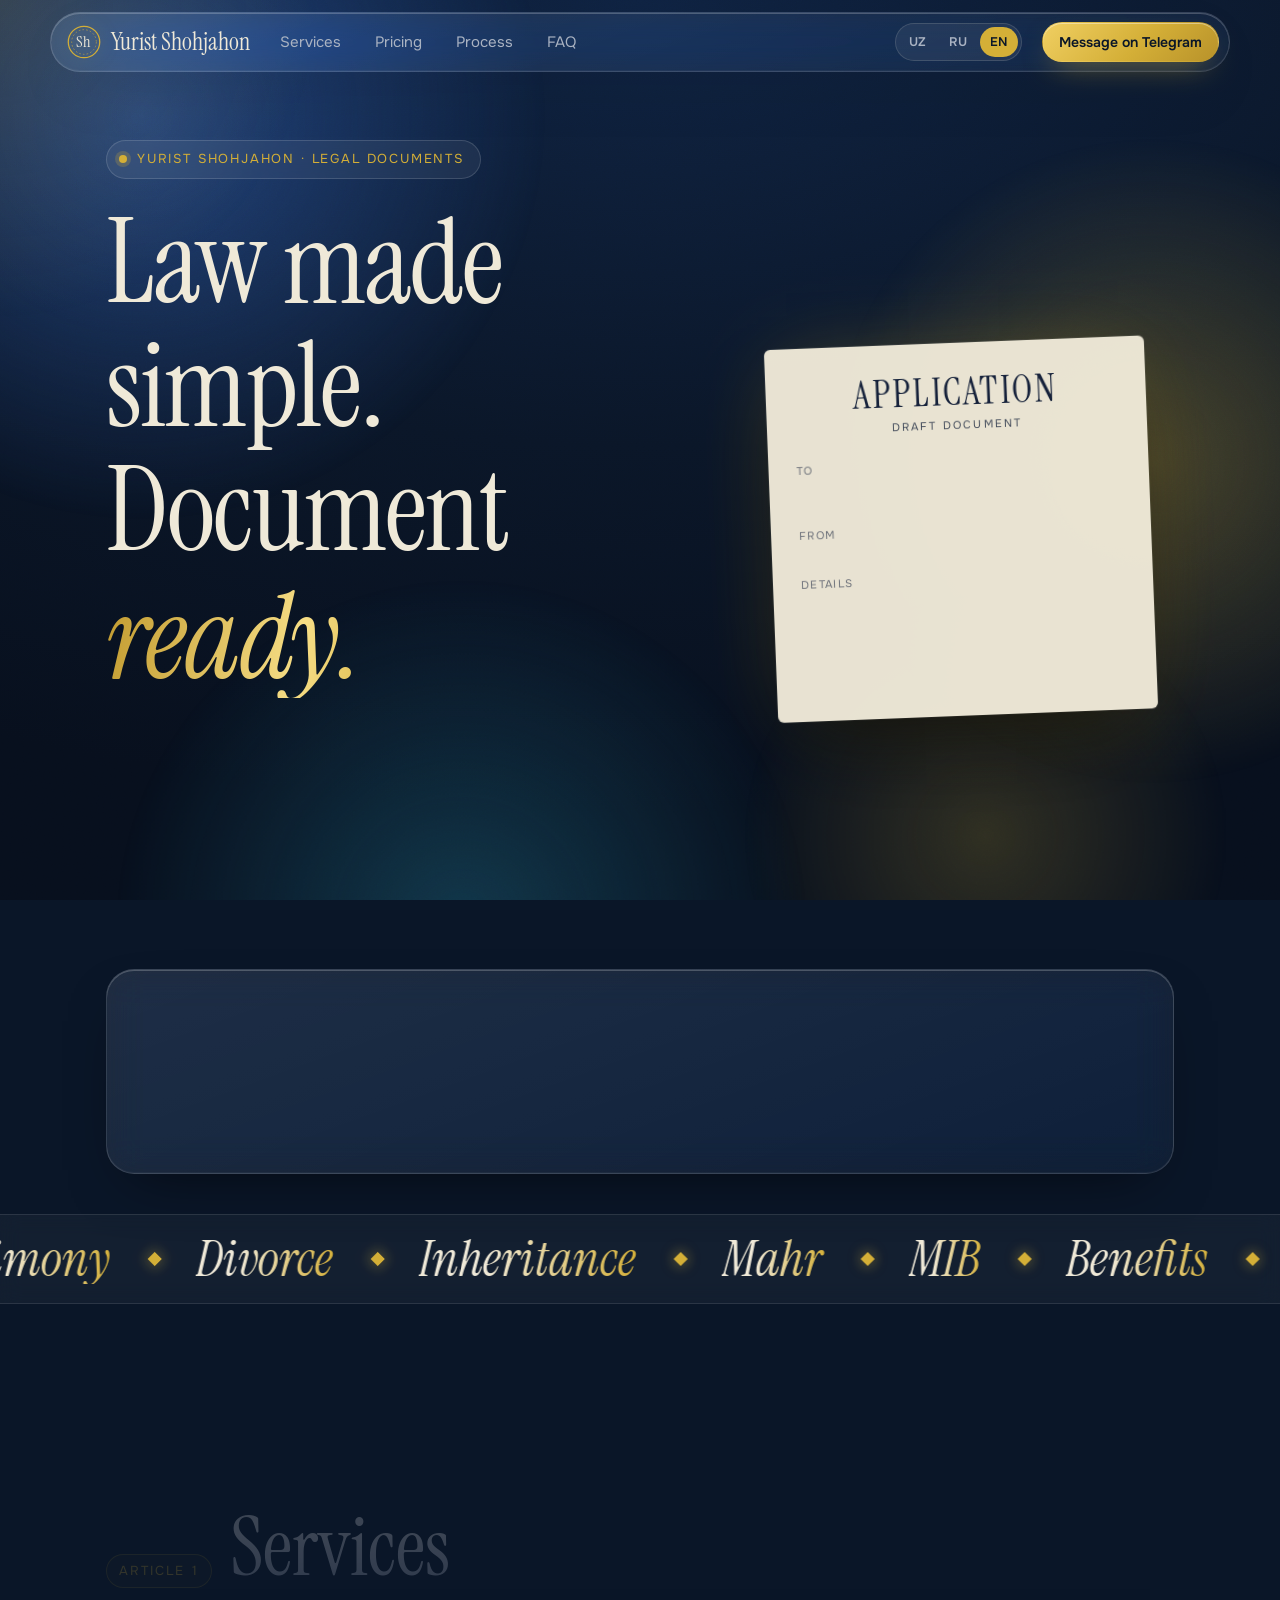
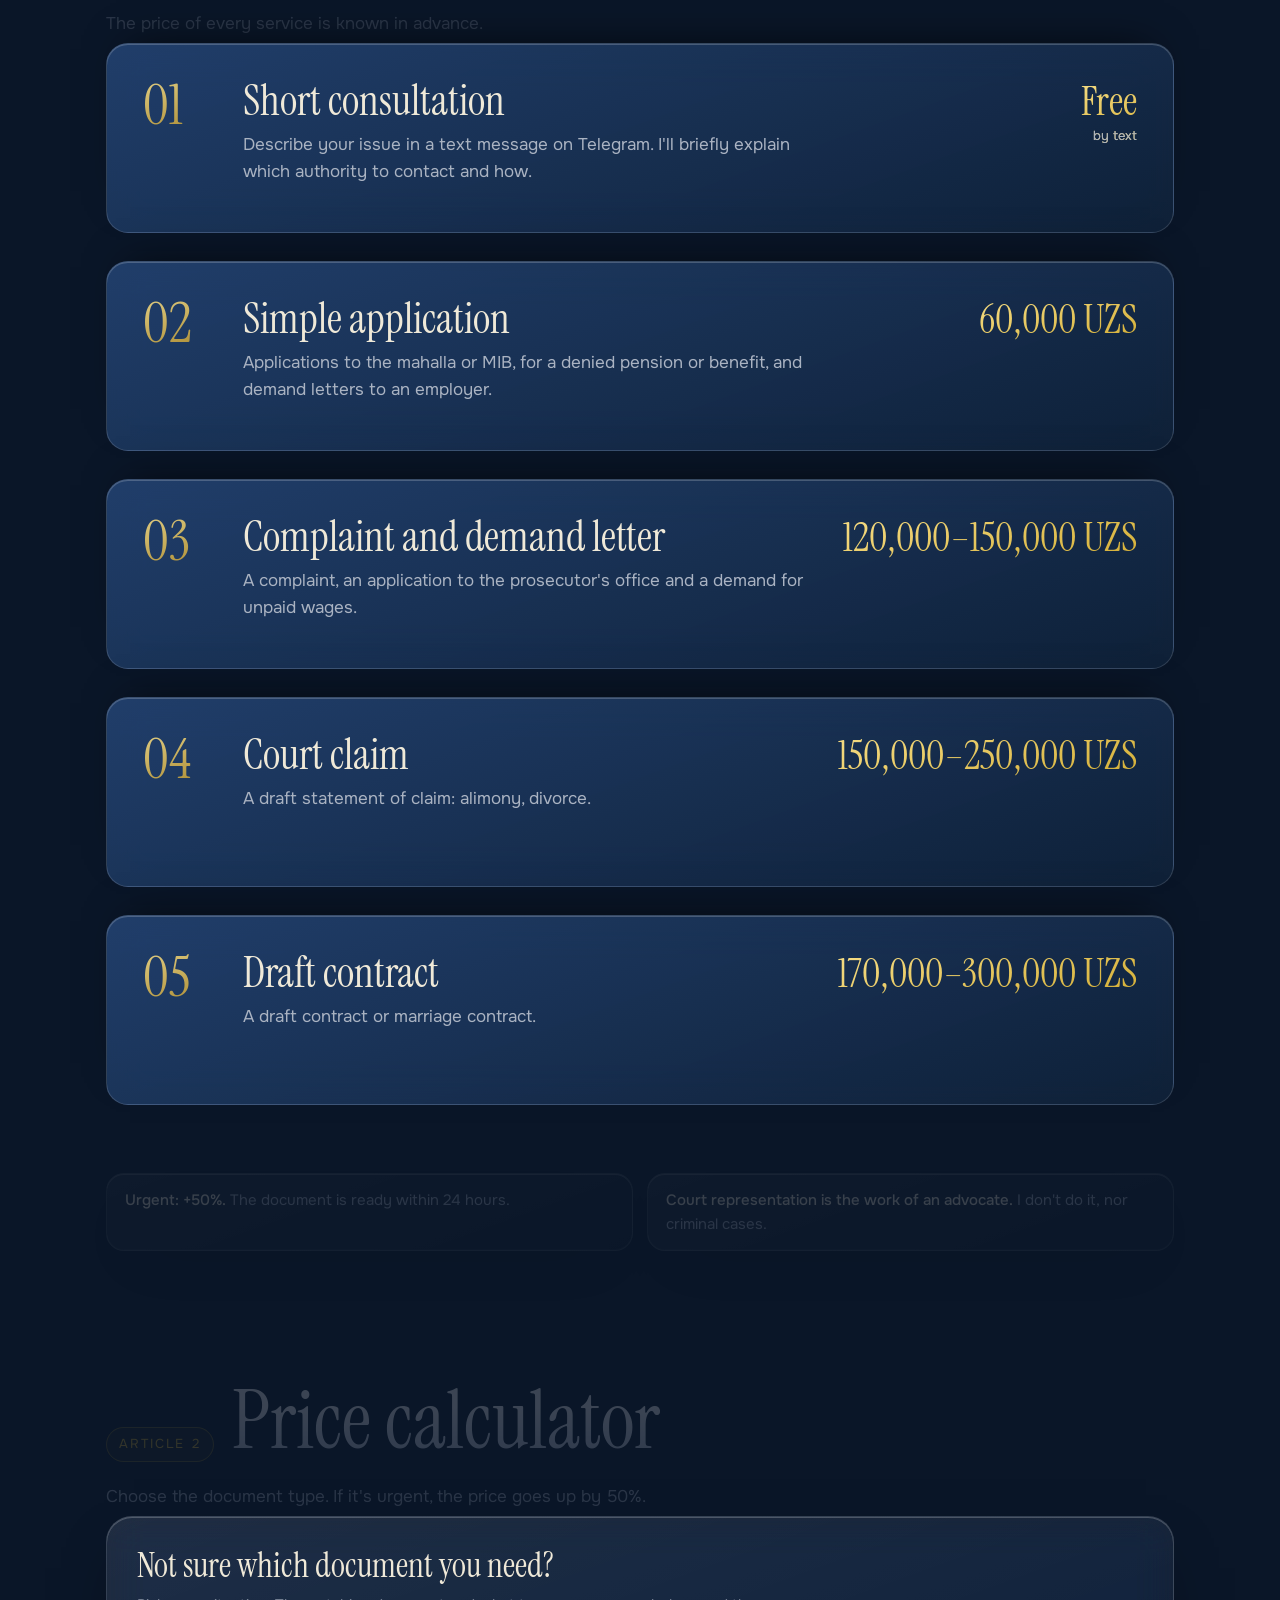
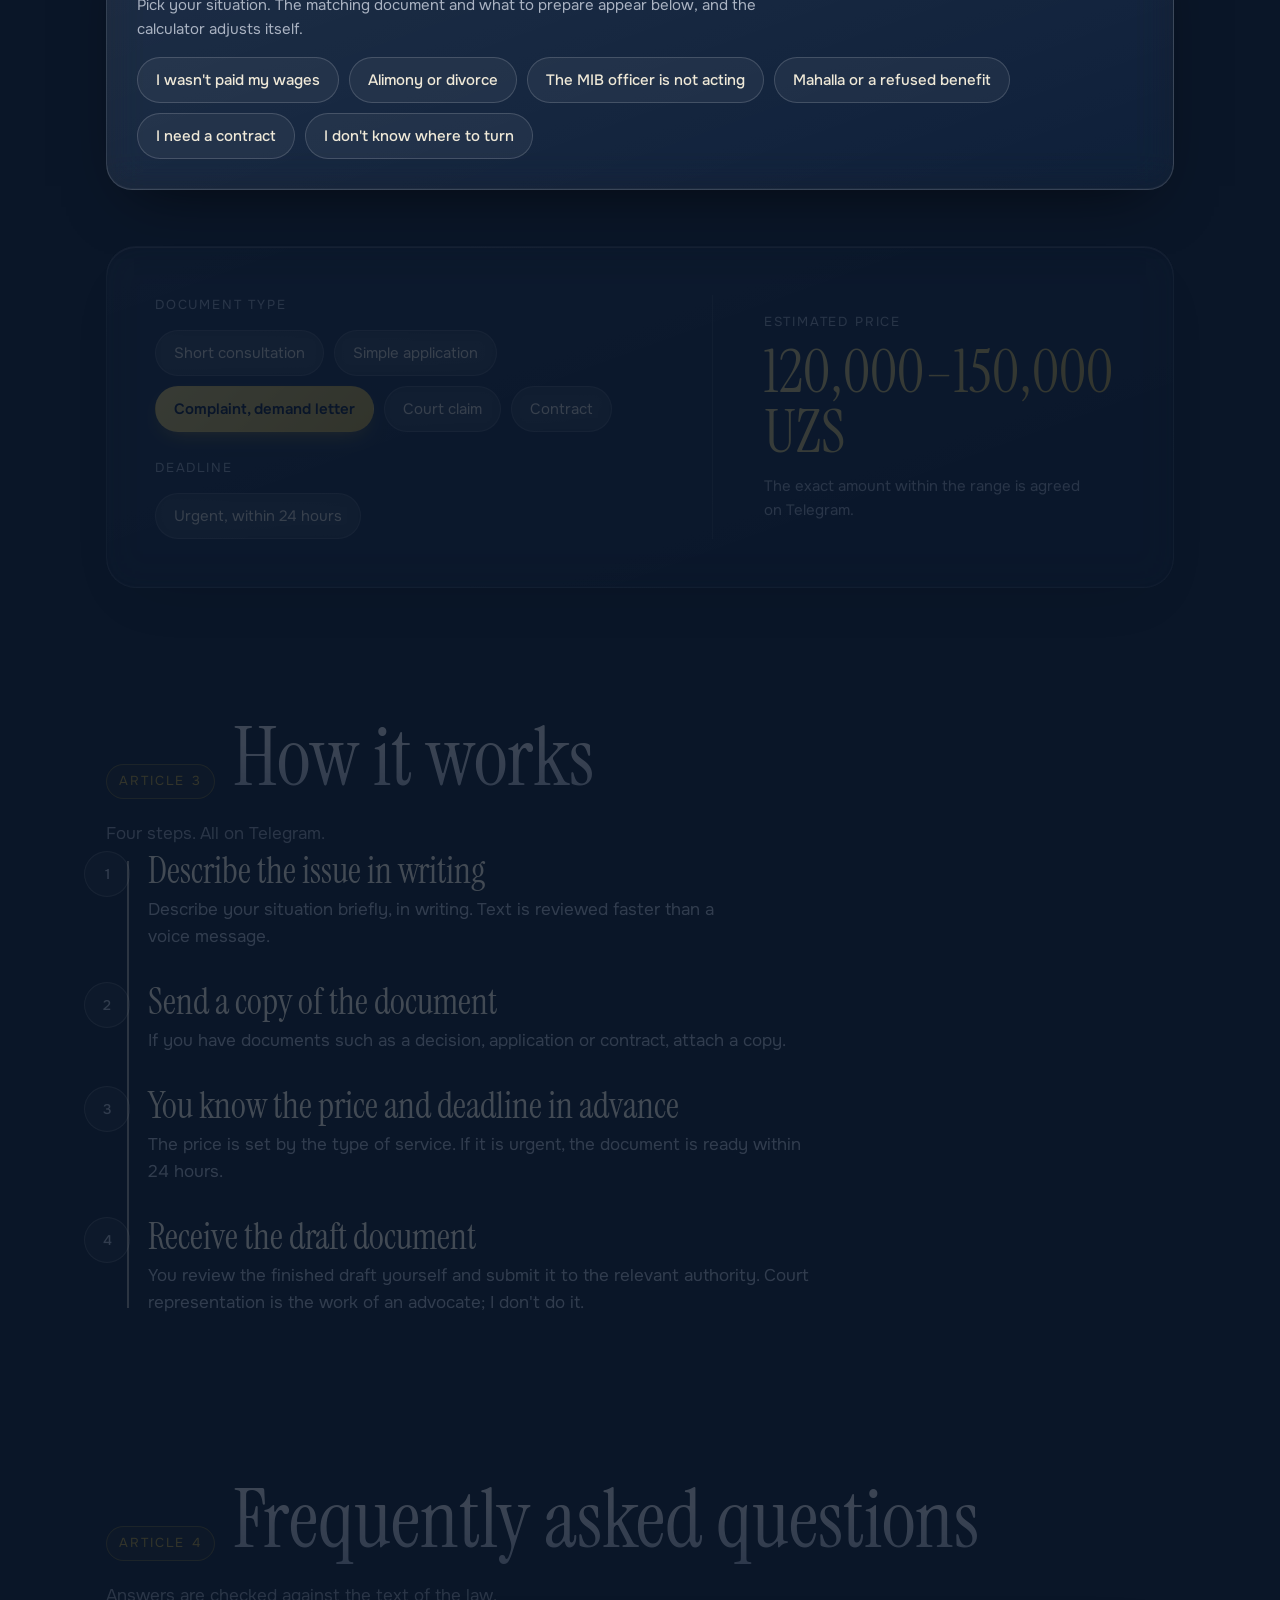
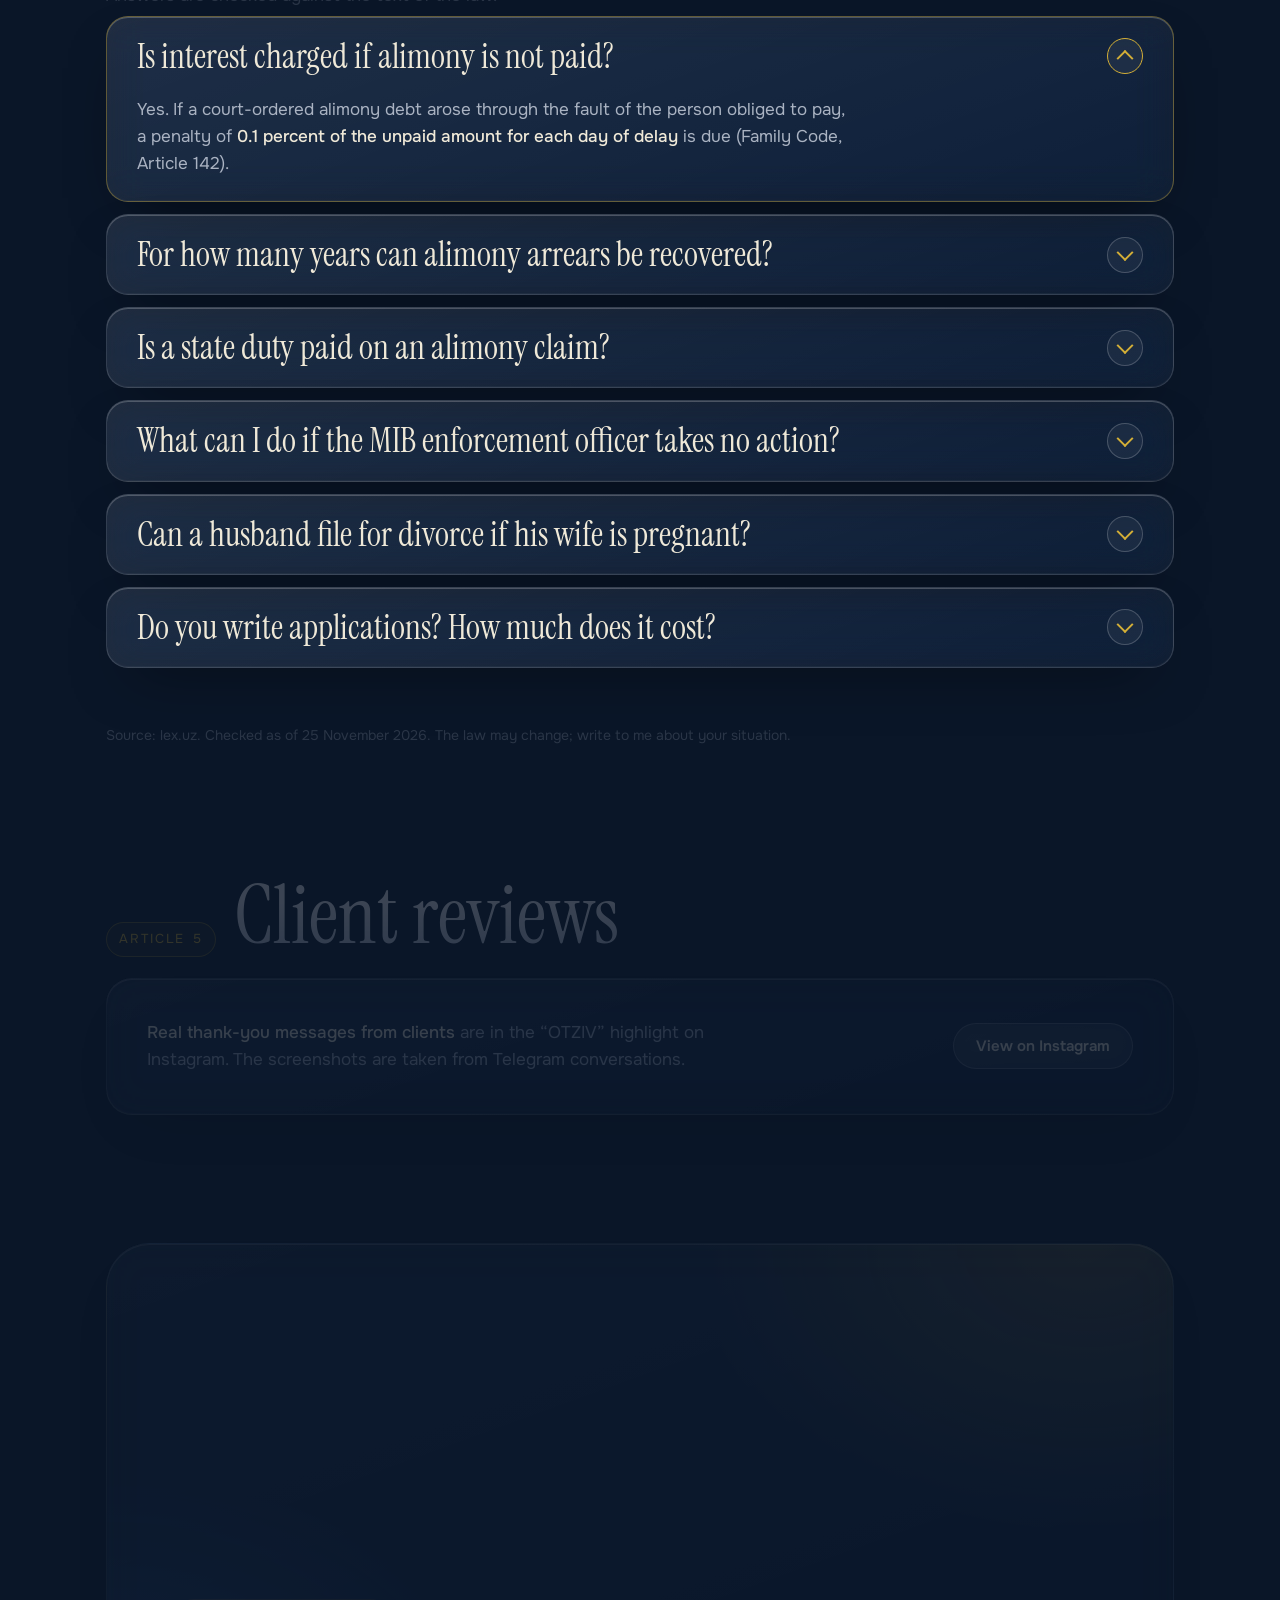
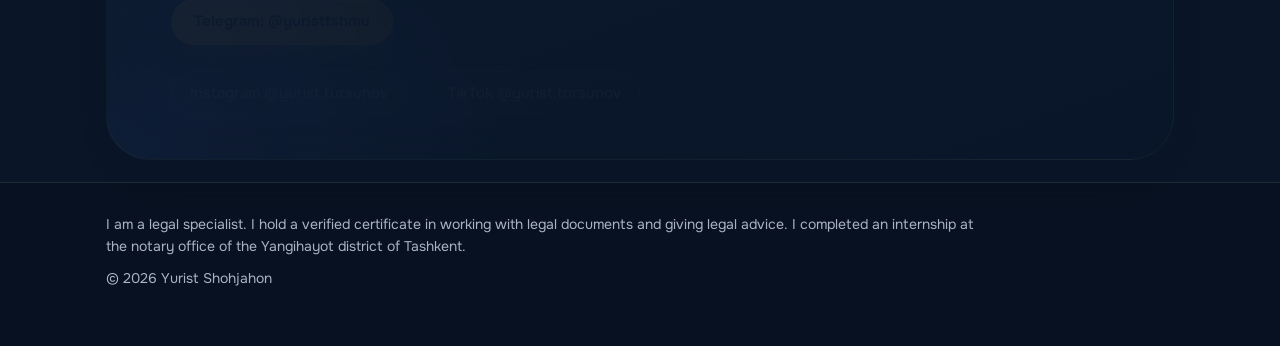
==== commit 8ba29489: "Mijozlar sayti: yopishqoq kartalar xatosi tuzatildi, vaziyat yordamchisi (6 holat, 3 til), JSON-LD, " ====
--- a/en/index.html
+++ b/en/index.html
@@ -4,6 +4,7 @@
 <meta charset="utf-8">
 <meta http-equiv="Content-Security-Policy" content="default-src 'none'; script-src 'self'; style-src 'self'; img-src 'self' data:; font-src 'self'; connect-src 'none'; media-src 'none'; frame-src 'none'; worker-src 'none'; manifest-src 'none'; object-src 'none'; base-uri 'none'; form-action 'none'">
 <meta name="referrer" content="no-referrer">
+<link rel="icon" href="data:image/svg+xml,%3Csvg xmlns='http://www.w3.org/2000/svg' viewBox='0 0 64 64'%3E%3Crect width='64' height='64' rx='14' fill='%230a1628'/%3E%3Ccircle cx='32' cy='32' r='22' fill='none' stroke='%23d4af37' stroke-width='3'/%3E%3Ctext x='32' y='41' text-anchor='middle' font-family='Georgia,serif' font-size='24' fill='%23d4af37'%3ESh%3C/text%3E%3C/svg%3E">
 <meta name="viewport" content="width=device-width, initial-scale=1">
 <meta name="color-scheme" content="dark">
 <meta name="theme-color" content="#0a1628">
@@ -16,6 +17,7 @@
 <link rel="alternate" hreflang="ru" href="https://yuristtursunov.github.io/yurist-shohjahon/ru/">
 <link rel="alternate" hreflang="en" href="https://yuristtursunov.github.io/yurist-shohjahon/en/">
 <link rel="alternate" hreflang="x-default" href="https://yuristtursunov.github.io/yurist-shohjahon/">
+<script type="application/ld+json">{"@context":"https://schema.org","@graph":[{"@type":"WebSite","name":"Yurist Shohjahon","url":"https://yuristtursunov.github.io/yurist-shohjahon/en/","inLanguage":"en"},{"@type":"FAQPage","url":"https://yuristtursunov.github.io/yurist-shohjahon/en/#savollar","inLanguage":"en","mainEntity":[{"@type":"Question","name":"Is interest charged if alimony is not paid?","acceptedAnswer":{"@type":"Answer","text":"Yes. If a court-ordered alimony debt arose through the fault of the person obliged to pay, a penalty of 0.1 percent of the unpaid amount for each day of delay is due (Family Code, Article 142)."}},{"@type":"Question","name":"For how many years can alimony arrears be recovered?","acceptedAnswer":{"@type":"Answer","text":"For the period before the writ of execution or notarial agreement was presented, but not more than three years. If the debt was not collected through the fault of the payer, it is recovered for the entire past period (Family Code, Article 139)."}},{"@type":"Question","name":"Is a state duty paid on an alimony claim?","acceptedAnswer":{"@type":"Answer","text":"No. Claimants in alimony recovery claims are exempt from the state duty (Law “On State Duty”, Article 8)."}},{"@type":"Question","name":"What can I do if the MIB enforcement officer takes no action?","acceptedAnswer":{"@type":"Answer","text":"A complaint against the officer's decision, action or inaction is filed within 10 days with the administrative court or a superior body. The period runs from the day the decision was notified, or from the moment the violation of the right became known (Law “On the Enforcement of Judicial Acts and Acts of Other Bodies”, Article 86-1)."}},{"@type":"Question","name":"Can a husband file for divorce if his wife is pregnant?","acceptedAnswer":{"@type":"Answer","text":"Not without the wife's consent. This restriction lasts during the pregnancy and for one year after the child is born (Family Code, Article 39). The court may also postpone the case and allow up to six months for reconciliation (Article 40)."}},{"@type":"Question","name":"Do you write applications? How much does it cost?","acceptedAnswer":{"@type":"Answer","text":"Yes, I prepare draft documents. Prices are in the calculator above, and a short consultation is free. Court representation is the work of an advocate; I don't do it."}}]}]}</script>
 <meta name="description" content="Yurist Shohjahon: drafts of applications, complaints, court claims and contracts. A short text consultation is free.">
 <title>Yurist Shohjahon</title>
 <link rel="stylesheet" href="../assets/style.css">
@@ -109,6 +111,7 @@
   <div class="wrap">
     <div class="art-h"><span class="mod">Article 2</span><h2 id="h-n">Price calculator</h2></div>
     <p class="art-p">Choose the document type. If it's urgent, the price goes up by 50%.</p>
+    <div class="finder" id="finder"><h3 id="fh">Not sure which document you need?</h3><p class="fhint">Pick your situation. The matching document and what to prepare appear below, and the calculator adjusts itself.</p><div class="opts" role="group" aria-labelledby="fh"><button type="button" class="fbtn" data-doc="shikoyat" data-fo="fo1" aria-pressed="false">I wasn't paid my wages</button><button type="button" class="fbtn" data-doc="davo" data-fo="fo2" aria-pressed="false">Alimony or divorce</button><button type="button" class="fbtn" data-doc="shikoyat" data-fo="fo3" aria-pressed="false">The MIB officer is not acting</button><button type="button" class="fbtn" data-doc="oddiy" data-fo="fo4" aria-pressed="false">Mahalla or a refused benefit</button><button type="button" class="fbtn" data-doc="shartnoma" data-fo="fo5" aria-pressed="false">I need a contract</button><button type="button" class="fbtn" data-doc="maslahat" data-fo="fo6" aria-pressed="false">I don't know where to turn</button></div><div class="fout" id="fout" role="status" aria-live="polite" hidden></div><template id="fo1"><p class="fr">Best fit: <b>Complaint and demand letter</b></p><p class="fp">Price: <span data-price="shikoyat">120,000–150,000 UZS</span></p><p class="ft">Have this ready before you write:</p><ul><li>The dates you started work and when payment was due</li><li>A copy of the employment contract or order (if you have one)</li><li>The unpaid amount and your employer's reply (if any)</li></ul><a class="btn gold fcta" href="https://t.me/yuristtshmu" rel="noopener noreferrer">Message on Telegram</a></template><template id="fo2"><p class="fr">Best fit: <b>Court claim</b></p><p class="fp">Price: <span data-price="davo">150,000–250,000 UZS</span></p><p class="ft">Have this ready before you write:</p><ul><li>Brief details about the marriage and children</li><li>A copy of any earlier court decision or application (if any)</li><li>What exactly you want to ask the court for</li></ul><a class="btn gold fcta" href="https://t.me/yuristtshmu" rel="noopener noreferrer">Message on Telegram</a></template><template id="fo3"><p class="fr">Best fit: <b>Complaint and demand letter</b></p><p class="fp">Price: <span data-price="shikoyat">120,000–150,000 UZS</span></p><p class="ft">Have this ready before you write:</p><ul><li>A copy of the enforcement document or decision (if you have it)</li><li>When you contacted the officer and what reply you got</li><li>The result you are hoping for</li></ul><a class="btn gold fcta" href="https://t.me/yuristtshmu" rel="noopener noreferrer">Message on Telegram</a></template><template id="fo4"><p class="fr">Best fit: <b>Simple application</b></p><p class="fp">Price: <span data-price="oddiy">60,000 UZS</span></p><p class="ft">Have this ready before you write:</p><ul><li>Which body you want to apply to (mahalla, MIB, employer)</li><li>A copy of the refusal or decision (if you have one)</li><li>What exactly you are asking for</li></ul><a class="btn gold fcta" href="https://t.me/yuristtshmu" rel="noopener noreferrer">Message on Telegram</a></template><template id="fo5"><p class="fr">Best fit: <b>Draft contract</b></p><p class="fp">Price: <span data-price="shartnoma">170,000–300,000 UZS</span></p><p class="ft">Have this ready before you write:</p><ul><li>Who the parties are and what was agreed</li><li>The amount, deadline and payment terms</li><li>For a marriage contract: which property and obligations are included</li></ul><a class="btn gold fcta" href="https://t.me/yuristtshmu" rel="noopener noreferrer">Message on Telegram</a></template><template id="fo6"><p class="fr">Best fit: <b>Short consultation</b></p><p class="fp">Price: <span data-price="maslahat">Free</span></p><p class="ft">Have this ready before you write:</p><ul><li>Describe the situation in 3–4 sentences</li><li>Mention the dates and any documents you have</li><li>I'll explain which authority to contact in the free consultation</li></ul><a class="btn gold fcta" href="https://t.me/yuristtshmu" rel="noopener noreferrer">Message on Telegram</a></template></div>
     <div class="calc">
       <div>
         <fieldset>
--- a/assets/style.css
+++ b/assets/style.css
@@ -69,7 +69,7 @@
 .paper-wrap{perspective:1100px;justify-self:center;width:min(100%,380px)}
 .paper{position:relative;background:#f1ebd9;color:#14203a;border-radius:6px;padding:30px 28px 34px;box-shadow:0 30px 60px -20px rgba(0,0,0,.6),0 0 0 1px rgba(255,255,255,.05);transform:rotate(-2deg);transform-style:preserve-3d}
 .paper .doc-t{font-family:var(--display);font-size:38px;letter-spacing:.06em;text-align:center;line-height:1}
-.paper .doc-s{text-align:center;font-size:11px;letter-spacing:.2em;text-transform:uppercase;color:#14203a99;margin:6px 0 22px}
+.paper .doc-s{text-align:center;font-size:11px;letter-spacing:.2em;text-transform:uppercase;color:#14203acc;margin:6px 0 22px}
 .paper .row{font-size:11px;letter-spacing:.12em;text-transform:uppercase;color:#14203a99;margin:14px 0 6px}
 .ln{display:block;height:8px;border-radius:4px;background:#14203a24;margin:9px 0}
 .ln.a{width:100%}.ln.b{width:92%}.ln.c{width:78%}.ln.d{width:96%}.ln.e{width:54%}
@@ -184,18 +184,18 @@
 .grain{position:fixed;inset:0;z-index:1;pointer-events:none;opacity:.09;mix-blend-mode:overlay;background-image:url("data:image/svg+xml,%3Csvg xmlns='http://www.w3.org/2000/svg' width='180' height='180'%3E%3Cfilter id='n'%3E%3CfeTurbulence type='fractalNoise' baseFrequency='.85' numOctaves='2' stitchTiles='stitch'/%3E%3C/filter%3E%3Crect width='100%25' height='100%25' filter='url(%23n)'/%3E%3C/svg%3E")}
 main,footer{position:relative;z-index:2}
 
-.top .wrap,.stats,.svc,.calc,.chip-note,.rev,.q,.cbox,.fchip{
+.top .wrap,.stats,.svc,.calc,.finder,.chip-note,.rev,.q,.cbox,.fchip{
   background:linear-gradient(160deg,rgba(255,255,255,.10),rgba(255,255,255,.04));
   -webkit-backdrop-filter:blur(var(--blur)) saturate(1.5);backdrop-filter:blur(var(--blur)) saturate(1.5);
   border:1px solid rgba(255,255,255,.14);
   box-shadow:0 24px 60px -28px rgba(0,0,0,.65),inset 0 1px 0 rgba(255,255,255,.22),inset 0 -1px 0 rgba(255,255,255,.04)}
-.stats,.svc,.calc,.chip-note,.rev,.q,.cbox{position:relative}
+.stats,.calc,.finder,.chip-note,.rev,.q,.cbox{position:relative}
 .shine::after{content:"";position:absolute;inset:0;border-radius:inherit;pointer-events:none;background:radial-gradient(320px circle at var(--sx,50%) var(--sy,0%),rgba(255,255,255,.14),rgba(255,255,255,0) 62%);opacity:0;transition:opacity .35s}
 .shine:hover::after{opacity:1}
 @supports not ((backdrop-filter:blur(1px)) or (-webkit-backdrop-filter:blur(1px))){
-  .top .wrap,.stats,.svc,.calc,.chip-note,.rev,.q,.cbox,.fchip{background:rgba(16,34,57,.95)}}
+  .top .wrap,.stats,.svc,.calc,.finder,.chip-note,.rev,.q,.cbox,.fchip{background:rgba(16,34,57,.95)}}
 @media (prefers-reduced-transparency:reduce){
-  .top .wrap,.stats,.svc,.calc,.chip-note,.rev,.q,.cbox,.fchip{background:rgba(16,34,57,.96);-webkit-backdrop-filter:none;backdrop-filter:none}.grain{display:none}}
+  .top .wrap,.stats,.svc,.calc,.finder,.chip-note,.rev,.q,.cbox,.fchip{background:rgba(16,34,57,.96);-webkit-backdrop-filter:none;backdrop-filter:none}.grain{display:none}}
 @media (max-width:700px){:root{--blur:12px}}
 
 .ring{position:fixed;left:0;top:0;width:38px;height:38px;margin:-19px 0 0 -19px;border:1.5px solid rgba(212,175,55,.6);border-radius:50%;pointer-events:none;z-index:95;opacity:0;transition:opacity .3s,background-color .25s}
@@ -295,6 +295,27 @@
 /* kirill: Instrument Serif'da kirill yo'q (Cormorant ishlatiladi), shuning uchun rus sarlavhasi biroz kichikroq */
 html[lang=ru] .hero h1{font-size:clamp(44px,7.4vw,108px)}
 
+/* vaziyat yordamchisi */
+.finder{margin-bottom:22px;padding:clamp(18px,3vw,30px);border-radius:26px}
+.finder h3{font:400 clamp(24px,2.8vw,34px)/1.12 var(--display);margin-bottom:8px}
+.finder .fhint{color:var(--muted);font-size:15px;max-width:46em;margin-bottom:16px}
+.fbtn{min-height:46px;padding:10px 18px;border:1px solid rgba(255,255,255,.16);border-radius:999px;background:rgba(255,255,255,.05);color:var(--paper);font:500 15px/1.25 var(--body);text-align:left;cursor:pointer;transition:background-color .2s,border-color .2s,color .2s}
+.fbtn:hover{border-color:var(--gold);background:rgba(255,255,255,.1)}
+.fbtn[aria-pressed=true]{background:linear-gradient(135deg,#f0cf62,#d4af37);border-color:transparent;color:#0a1628;font-weight:600}
+.fbtn:focus-visible{outline:2px solid var(--gold);outline-offset:3px}
+.fout{margin-top:20px;padding-top:18px;border-top:1px solid rgba(255,255,255,.12);display:grid;gap:10px;justify-items:start}
+.fout[hidden]{display:none}
+.fout p{margin:0}
+.fout .fr{font-size:clamp(17px,1.9vw,21px)}
+.fout .fr b{color:var(--gold);font-weight:600}
+.fout .fp{color:var(--muted)}
+.fout .fp span{color:var(--paper);font-weight:600}
+.fout .ft{font-size:13px;letter-spacing:.12em;text-transform:uppercase;color:var(--muted);margin-top:6px}
+.fout ul{list-style:none;padding:0;margin:0;display:grid;gap:8px}
+.fout li{position:relative;padding-left:24px;color:var(--paper);opacity:.92}
+.fout li::before{content:"";position:absolute;left:0;top:.5em;width:9px;height:9px;border-radius:50%;border:2px solid var(--gold)}
+.fout .fcta{margin-top:8px}
+
 .stack>.svc:nth-child(1){--i:0}
 .stack>.svc:nth-child(2){--i:1}
 .stack>.svc:nth-child(3){--i:2}
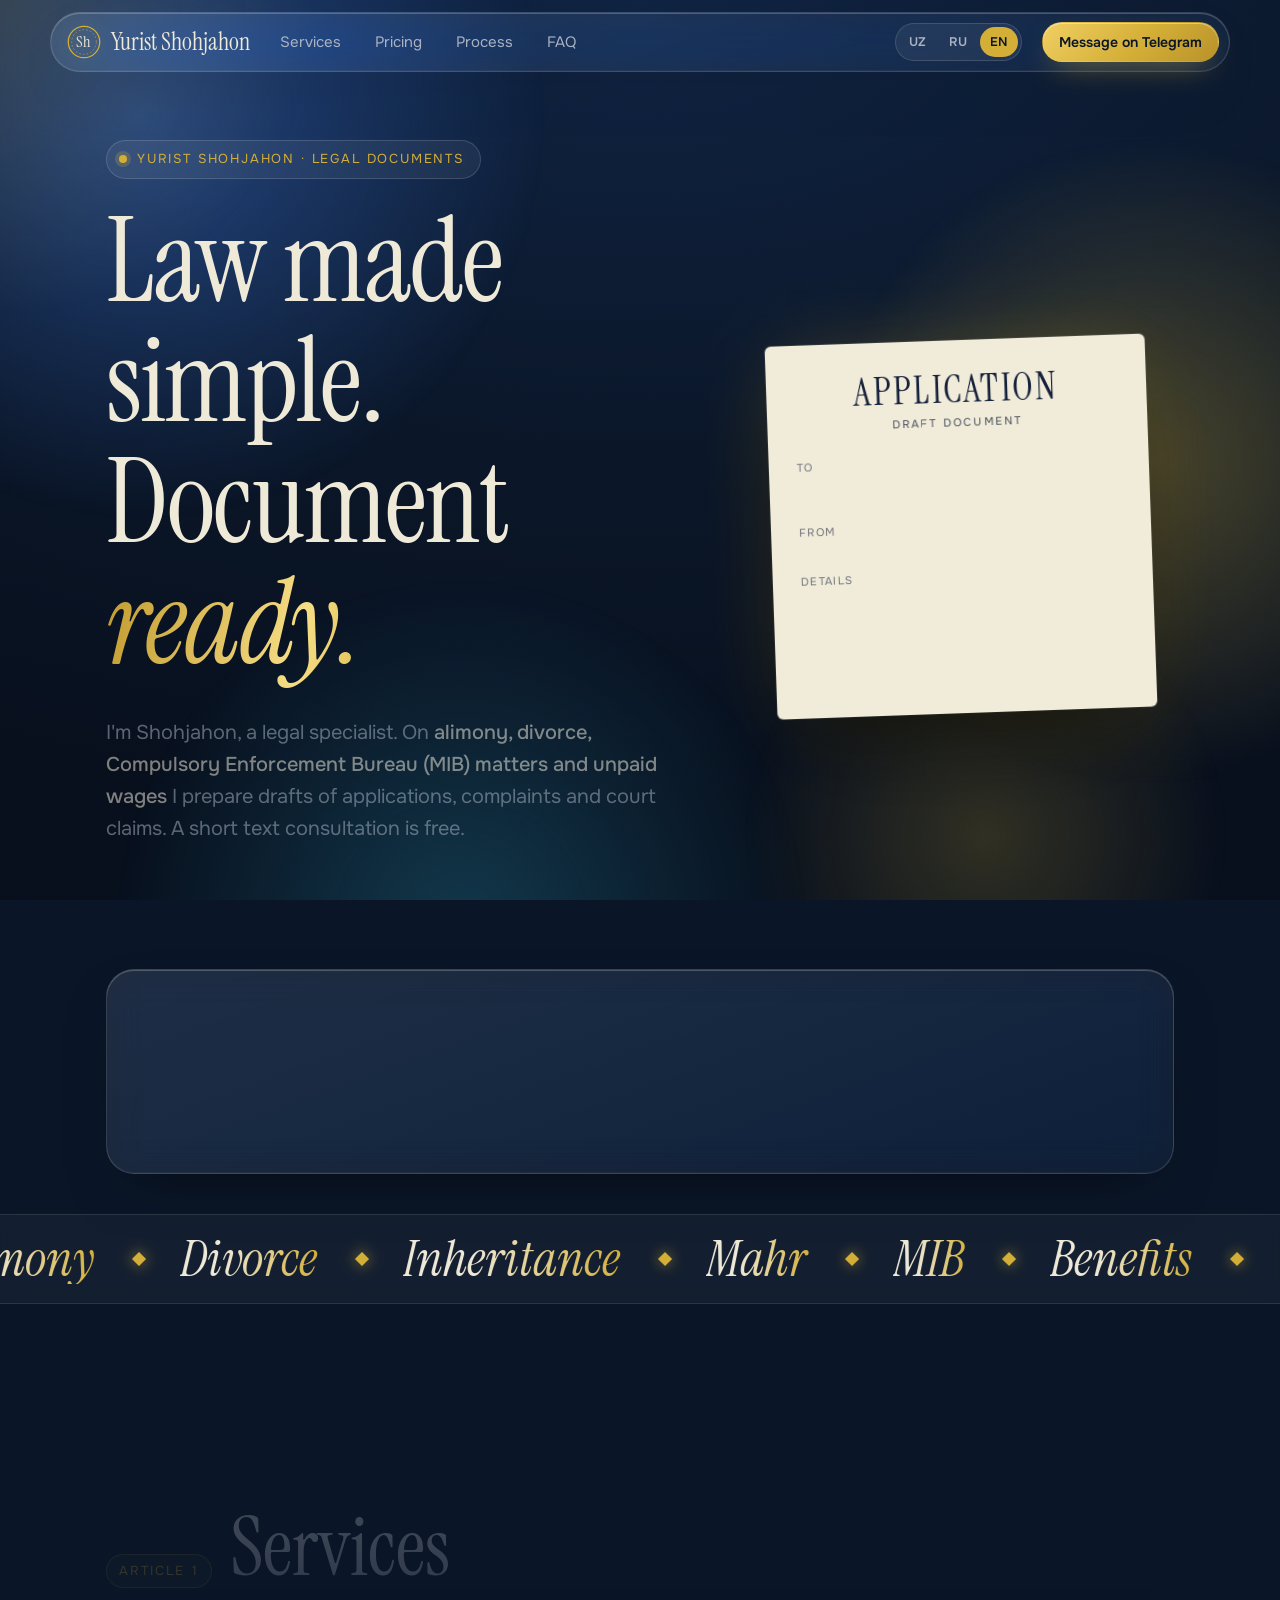
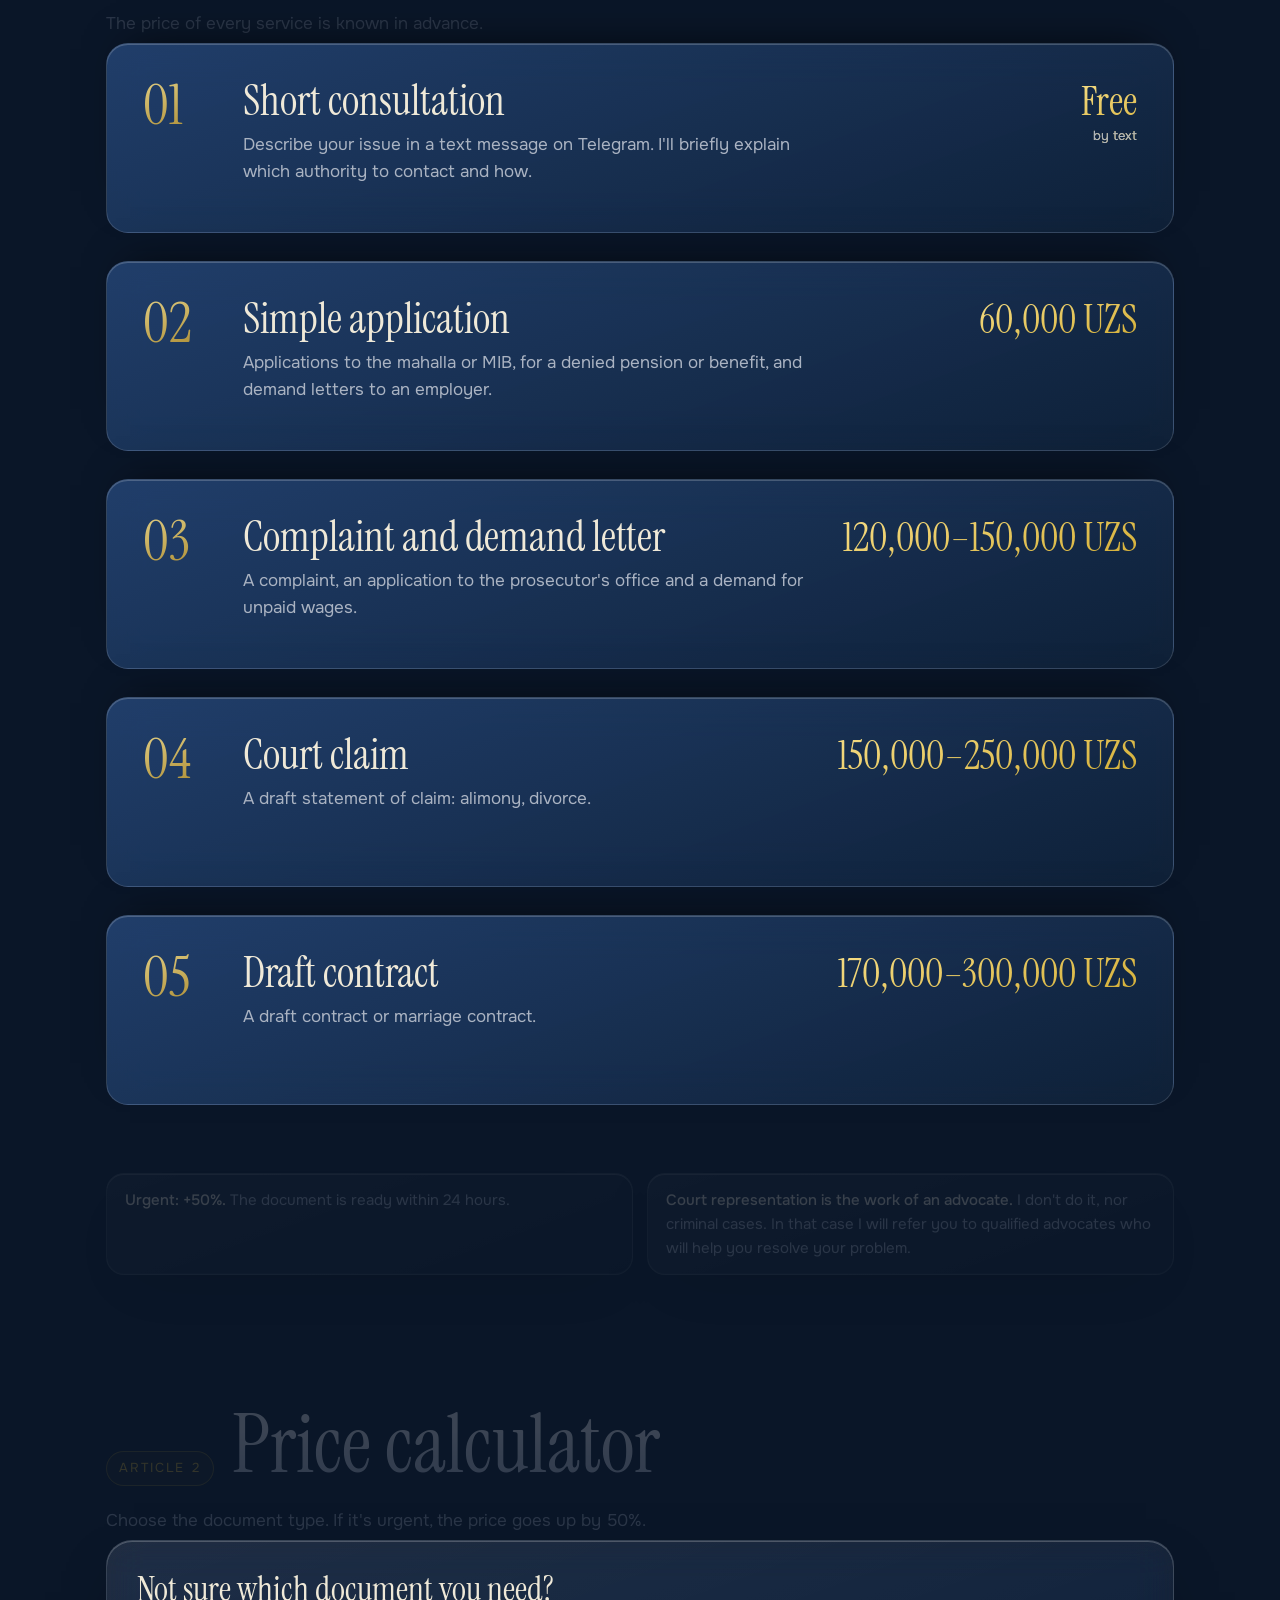
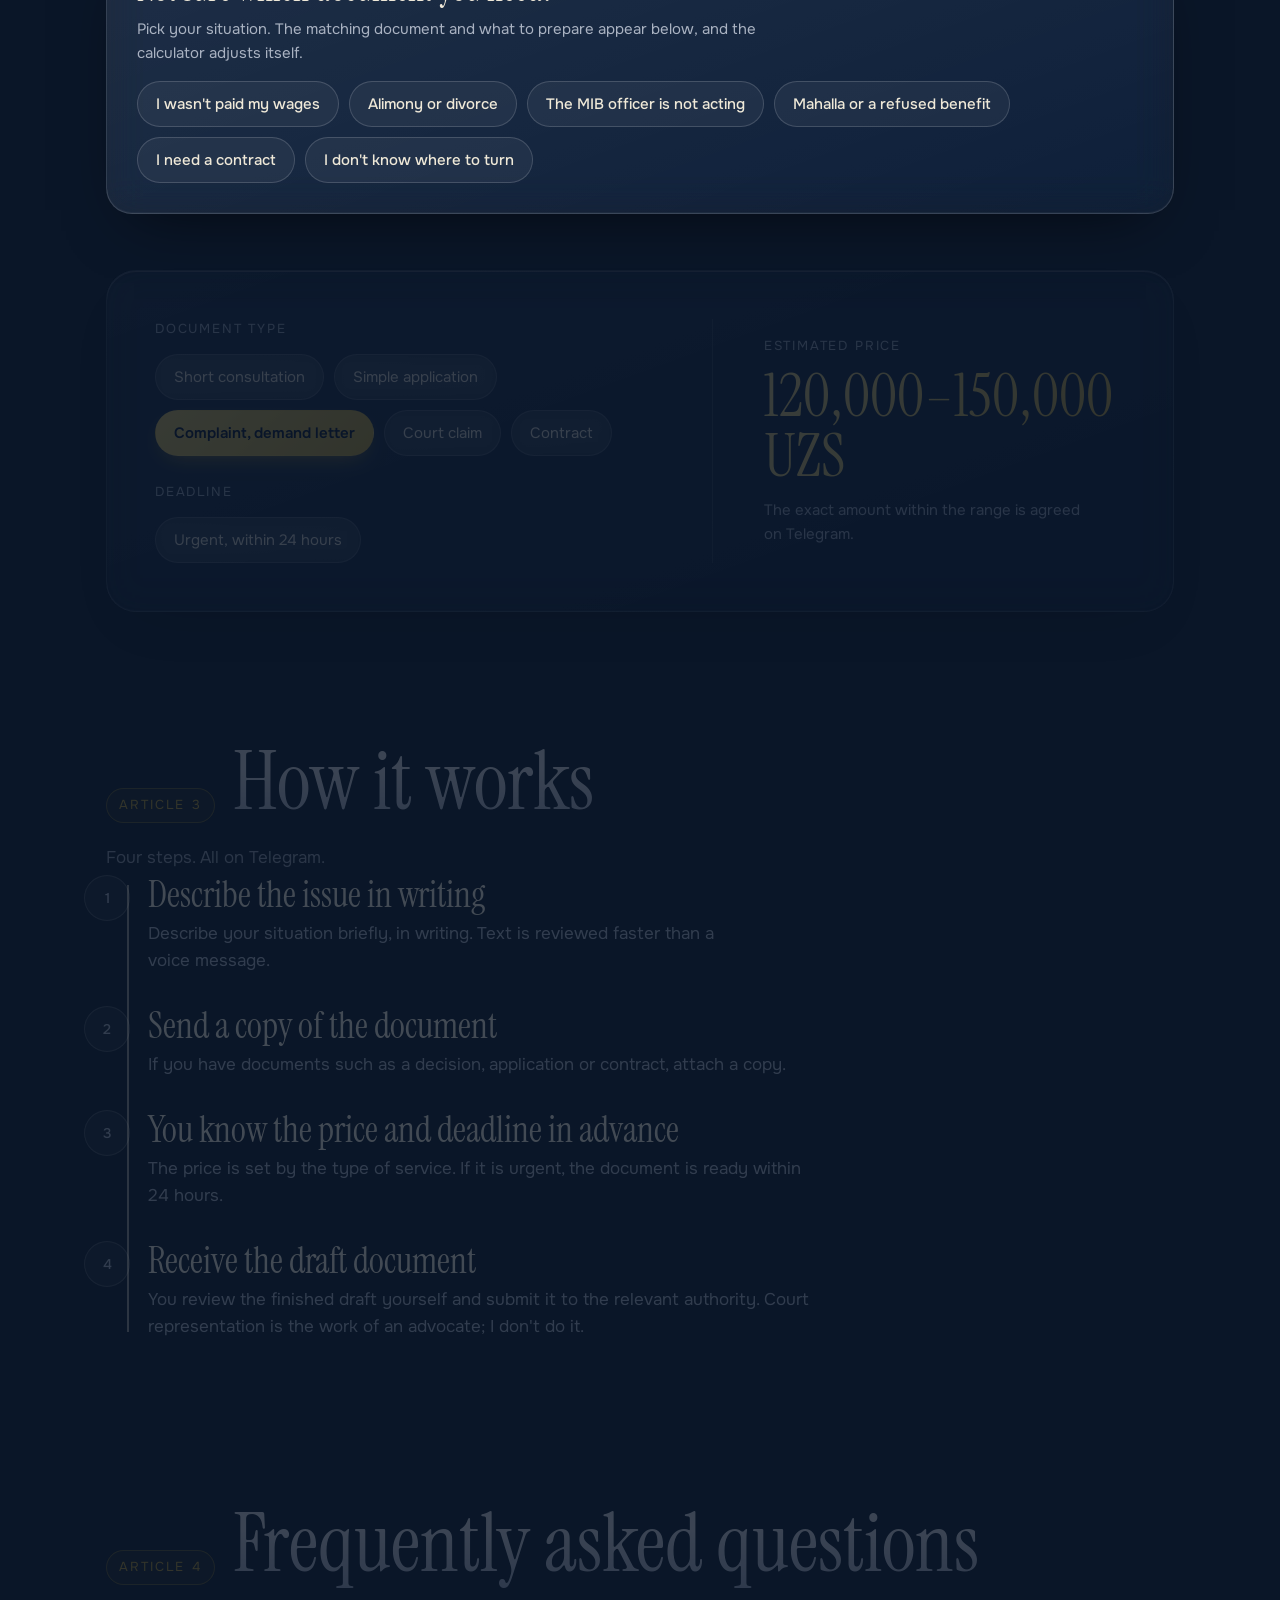
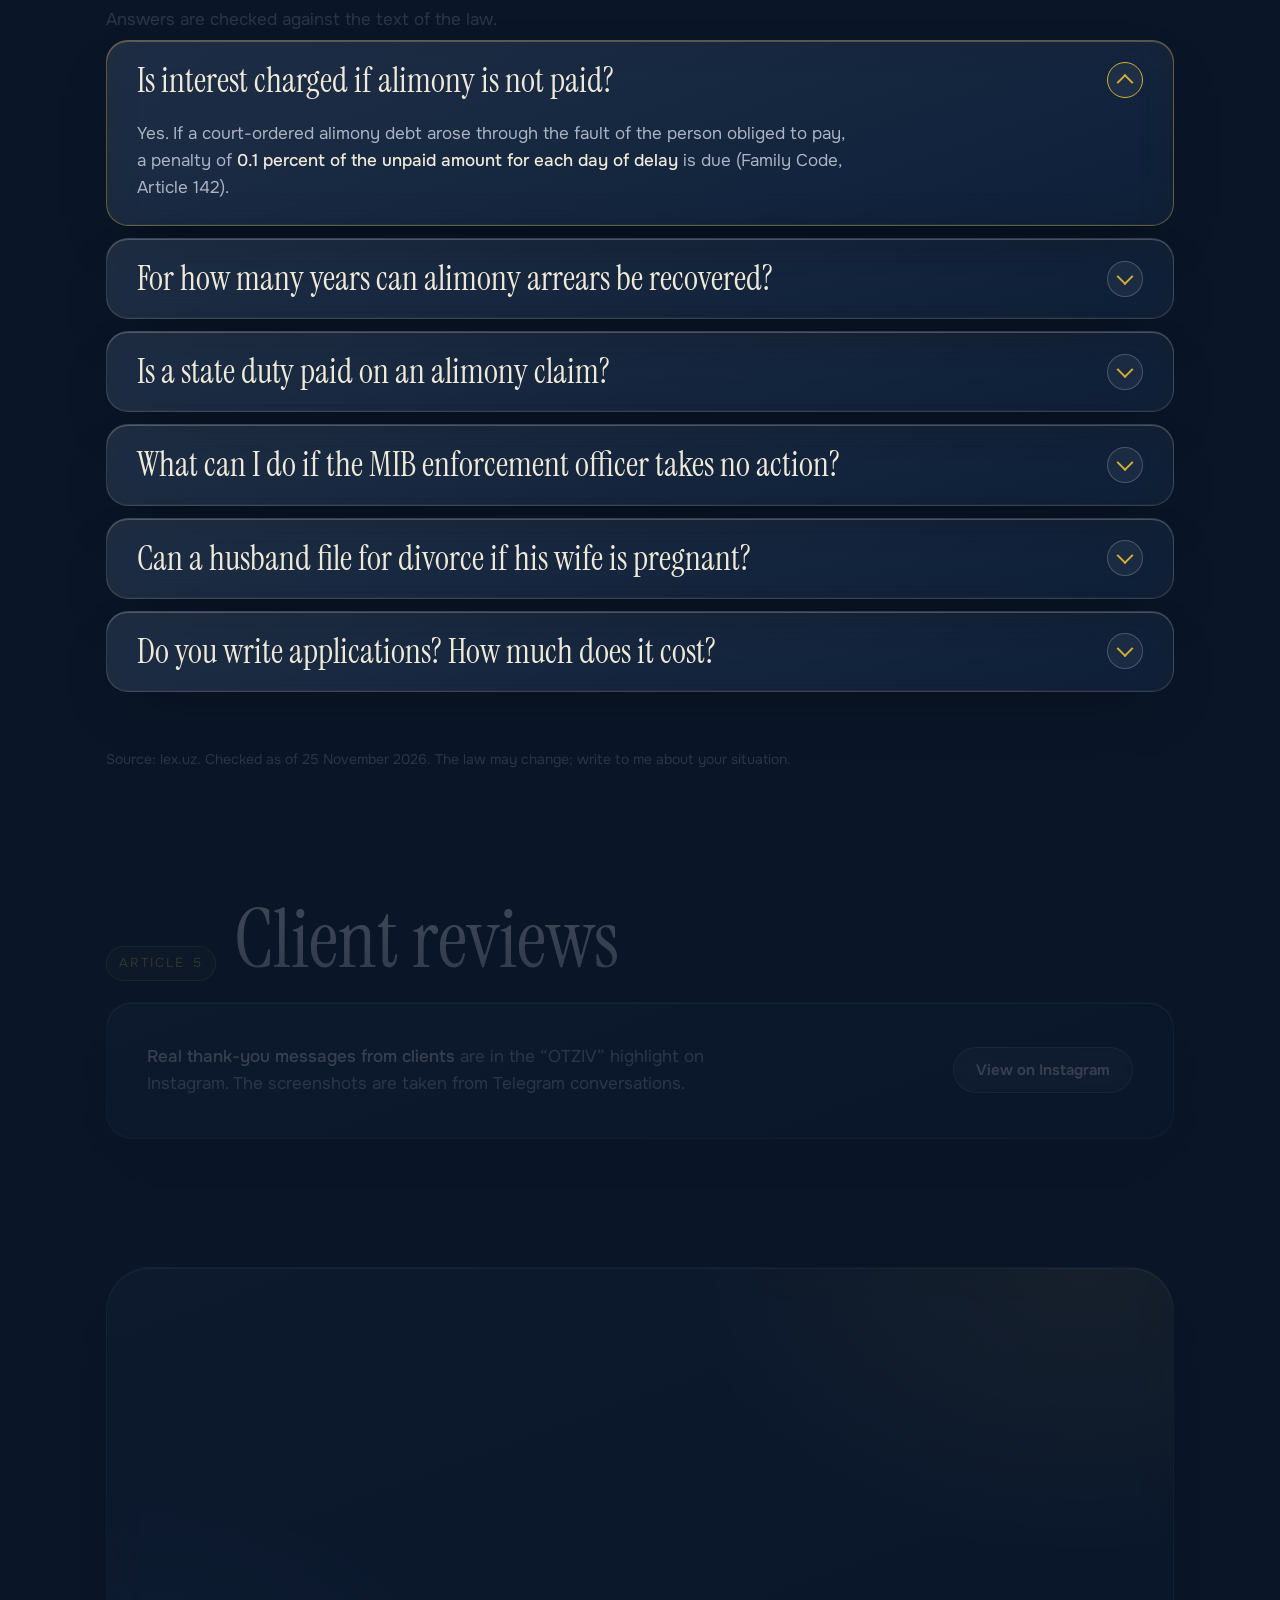
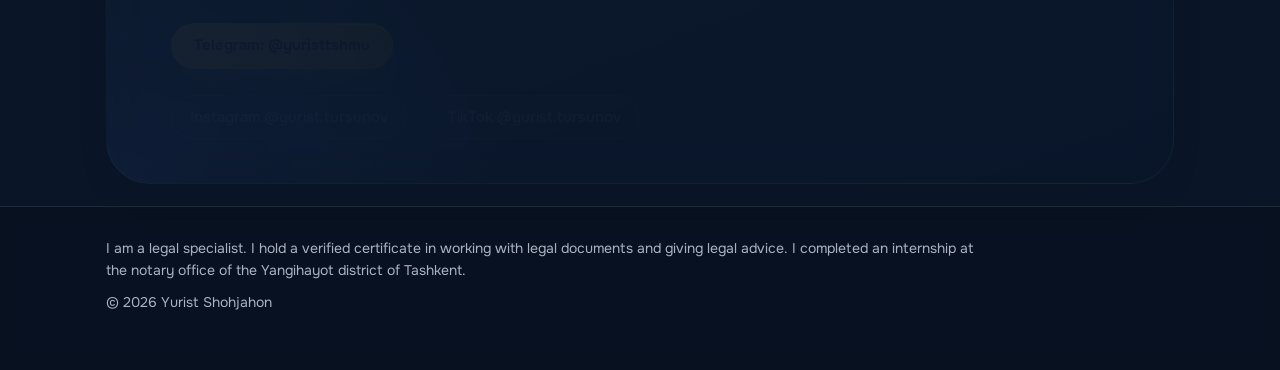
==== commit 9d4f6c05: "Mijozlar sayti: sud vakilligi izohiga advokatlarga yo'naltirish gapi qo'shildi (uz/ru/en) Co-Authore" ====
--- a/en/index.html
+++ b/en/index.html
@@ -102,7 +102,7 @@
     </div>
     <div class="rule-note">
       <p class="chip-note"><b>Urgent: +<span data-urgent-pct>50</span>%.</b> The document is ready within 24 hours.</p>
-      <p class="chip-note"><b>Court representation is the work of an advocate.</b> I don't do it, nor criminal cases.</p>
+      <p class="chip-note"><b>Court representation is the work of an advocate.</b> I don't do it, nor criminal cases. In that case I will refer you to qualified advocates who will help you resolve your problem.</p>
     </div>
   </div>
 </section>
